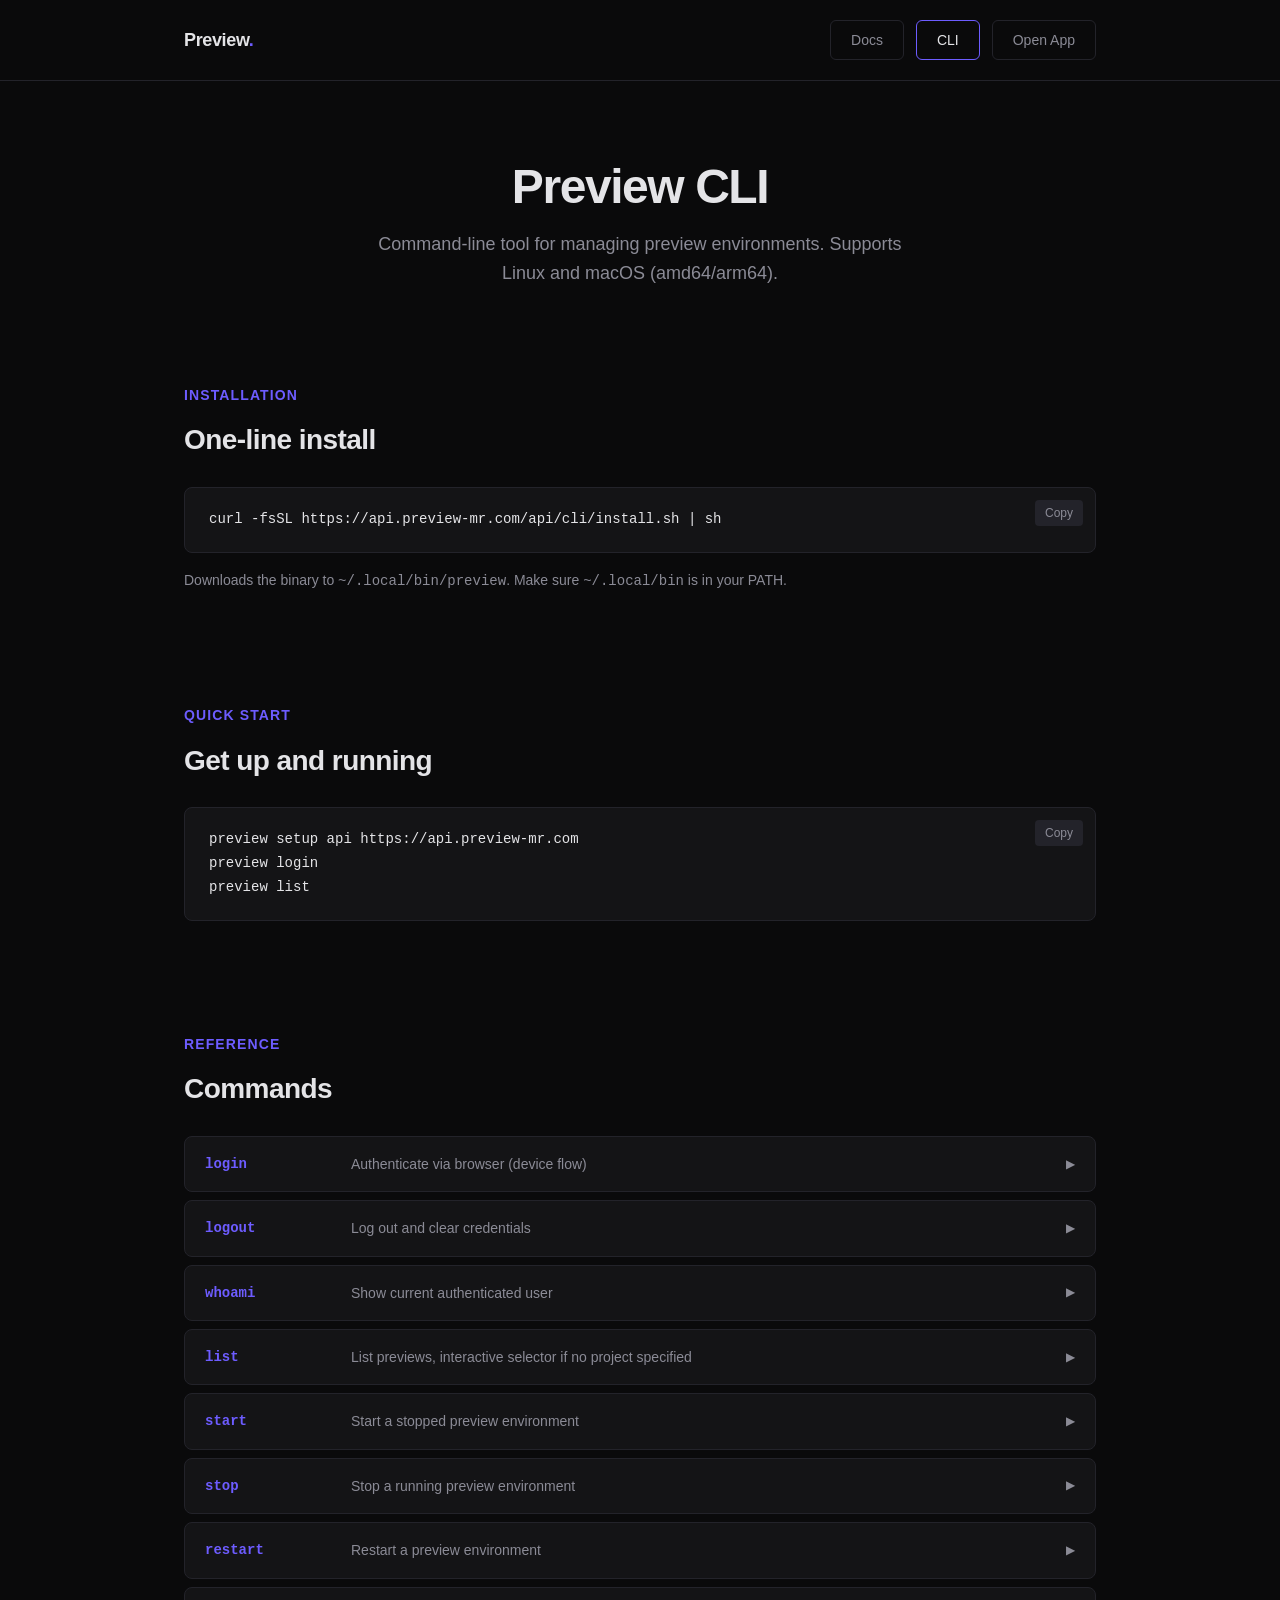
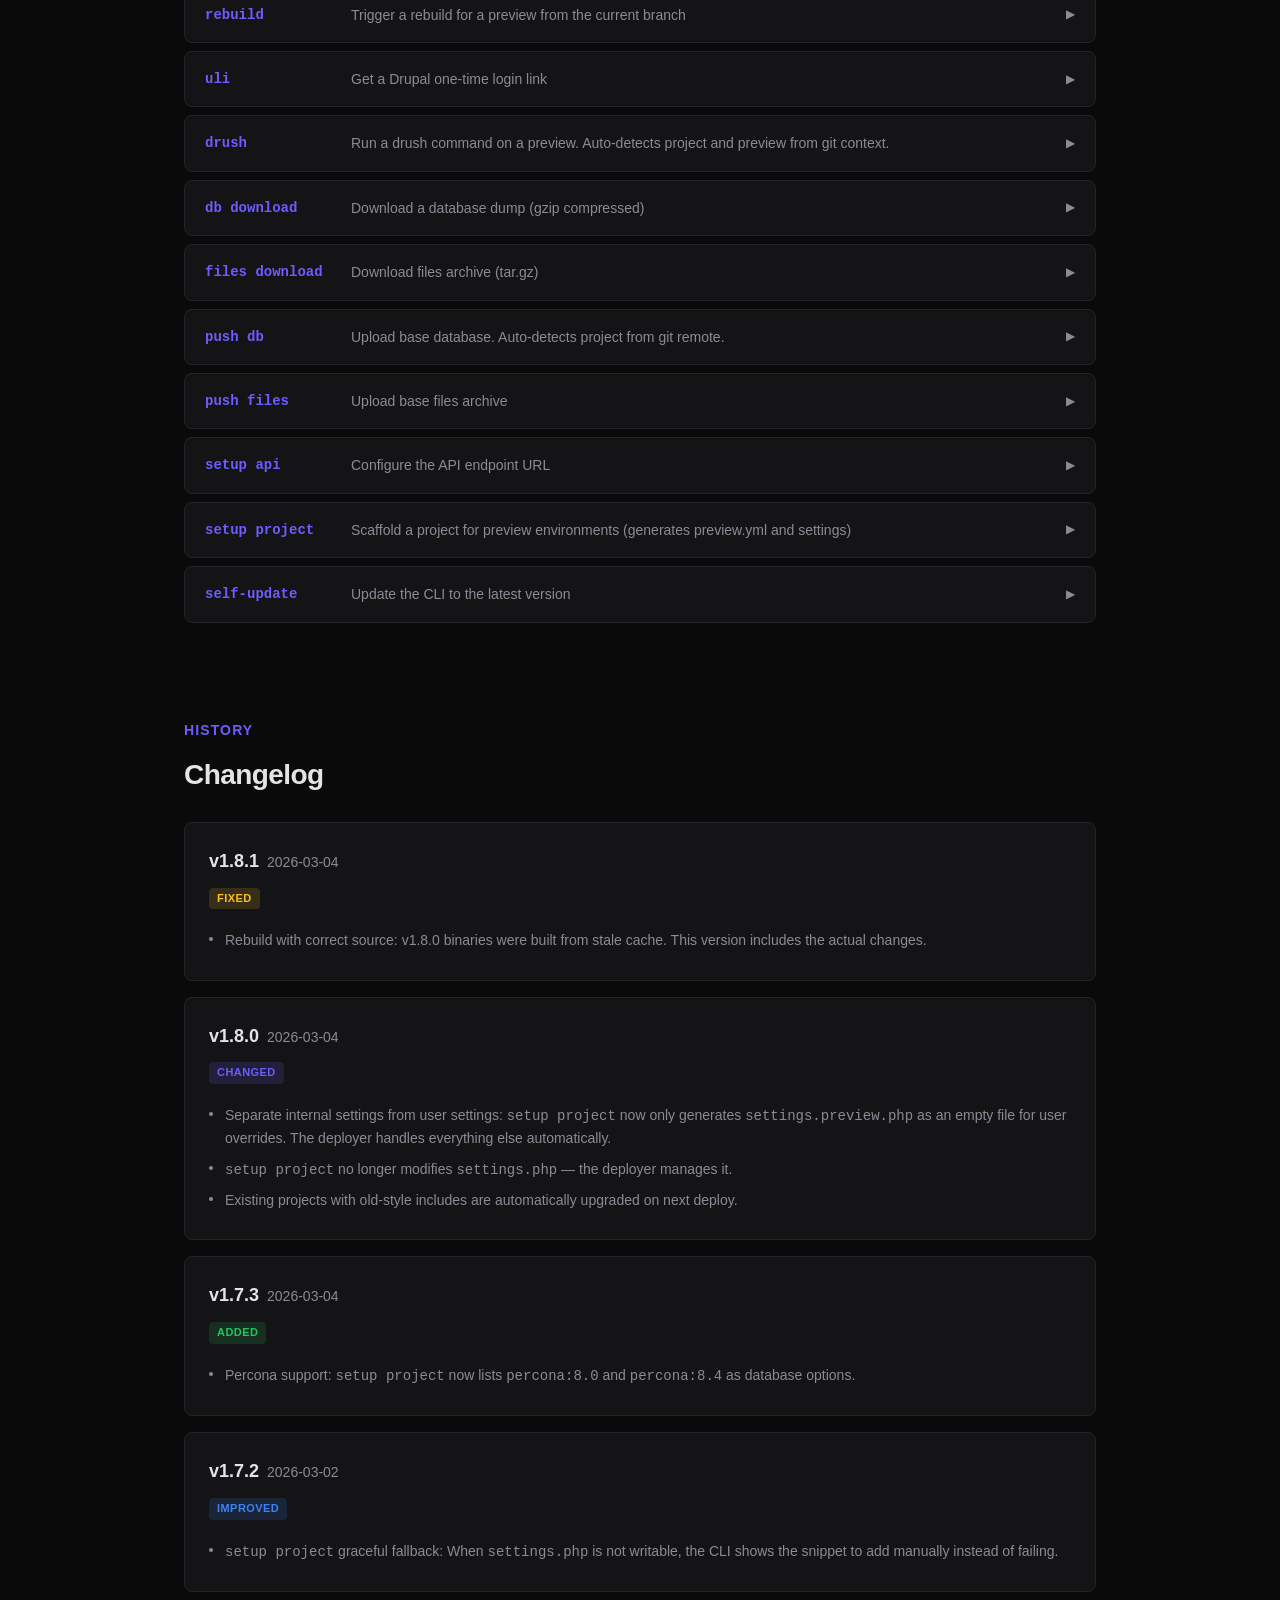
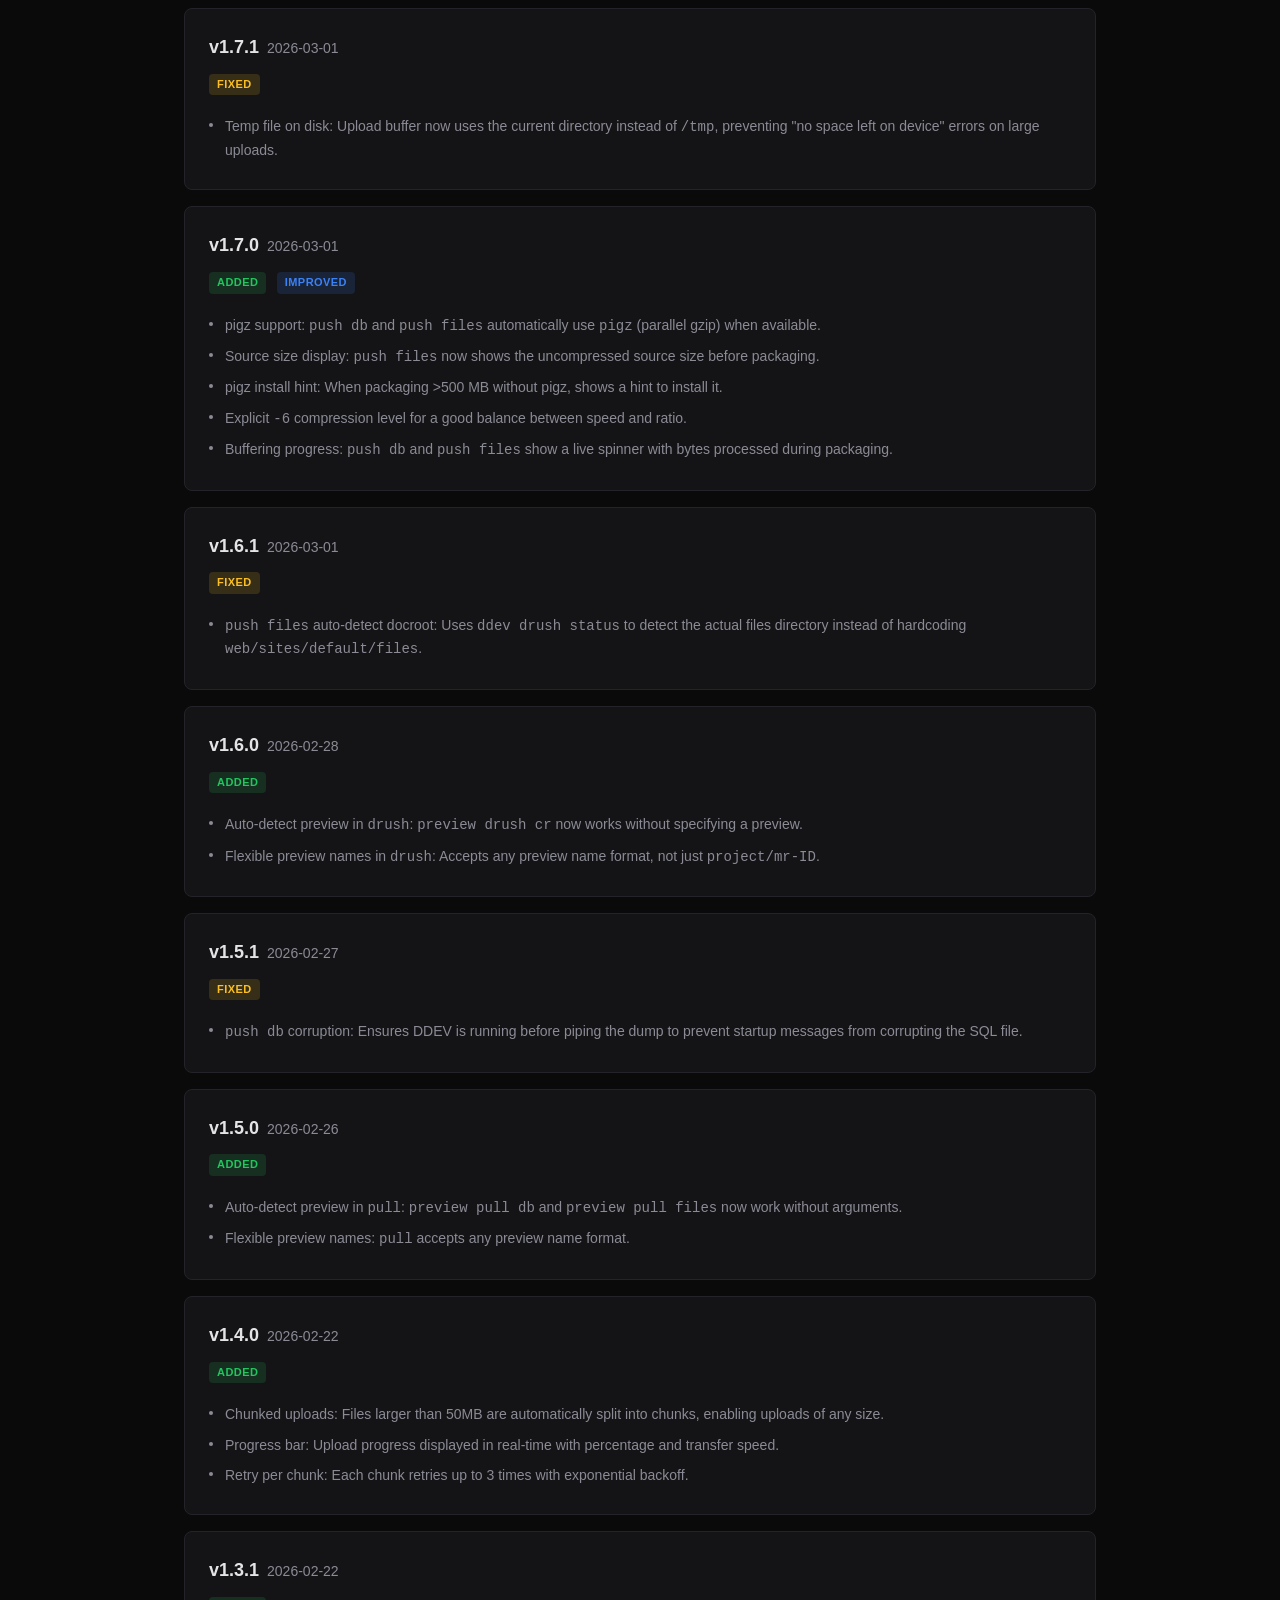
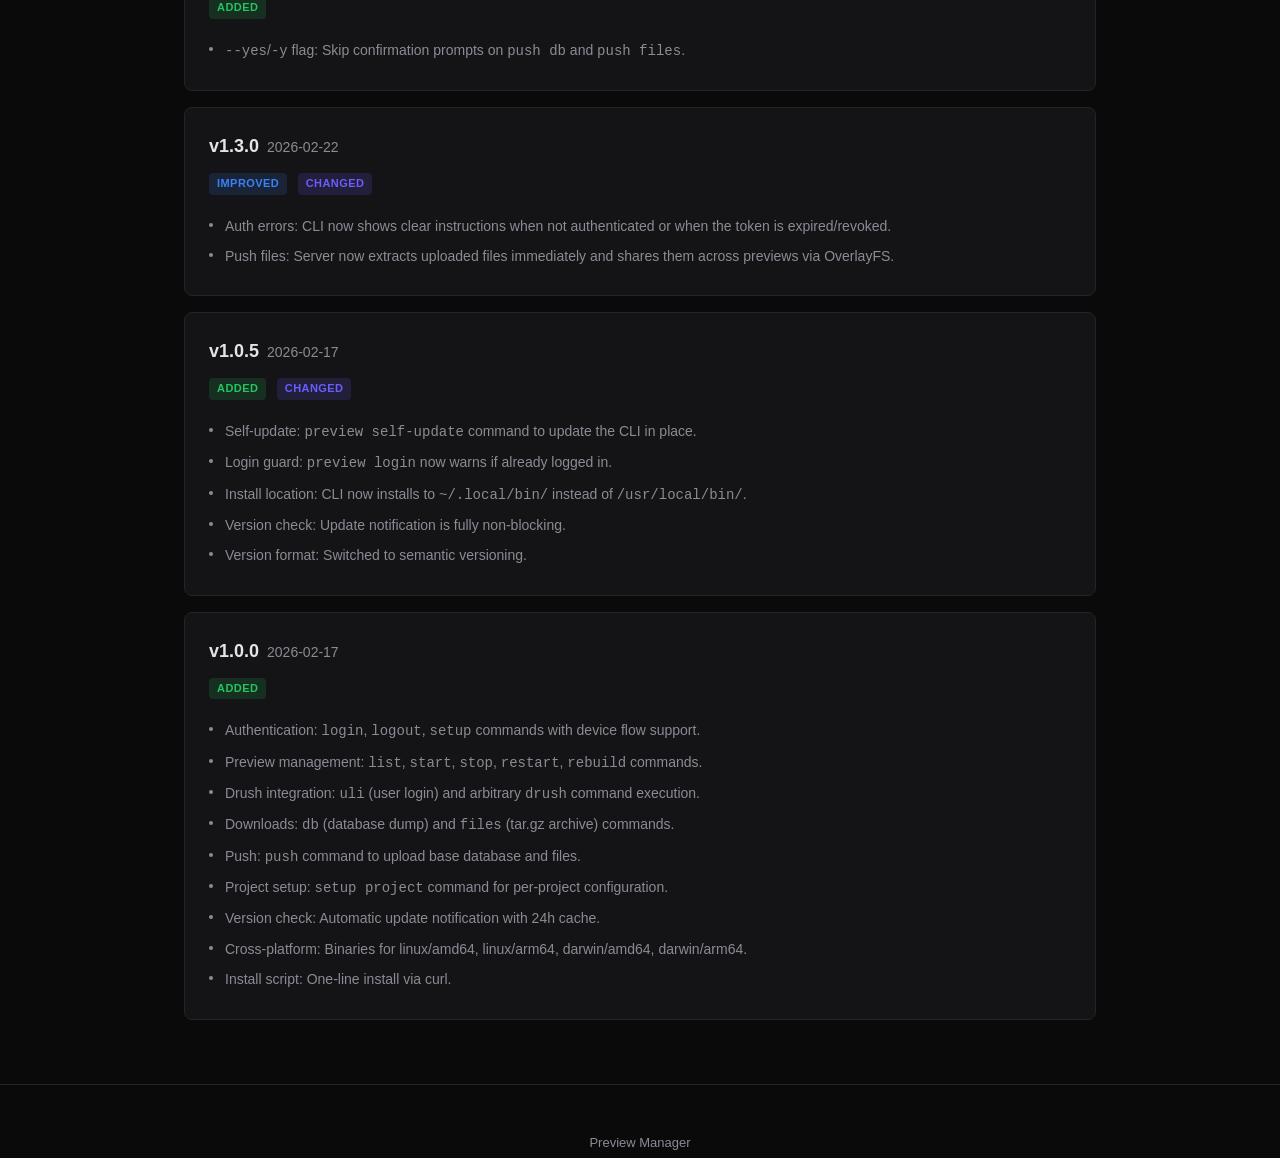
==== server/preview-manager/landing/cli/index.html @ 86415022 "Post-org migration fixes: CLI org support, building status, GitLab pagination, deploy fixes - CLI: A" ====
<!DOCTYPE html>
<html lang="en">
<head>
  <meta charset="UTF-8">
  <meta name="viewport" content="width=device-width, initial-scale=1.0">
  <title>Preview CLI — Command-line tool for preview environments</title>
  <meta name="description" content="Install and use the Preview CLI to manage preview environments from your terminal. Supports Linux and macOS.">
  <style>
    *, *::before, *::after { box-sizing: border-box; margin: 0; padding: 0; }

    :root {
      --bg: #0a0a0b;
      --surface: #141416;
      --border: #23232a;
      --text: #e4e4e7;
      --text-muted: #8b8b96;
      --accent: #6d5cff;
      --accent-hover: #8475ff;
      --green: #22c55e;
    }

    body {
      font-family: -apple-system, BlinkMacSystemFont, "Segoe UI", Roboto, "Helvetica Neue", Arial, sans-serif;
      background: var(--bg);
      color: var(--text);
      line-height: 1.6;
      -webkit-font-smoothing: antialiased;
    }

    a { color: var(--accent); text-decoration: none; }
    a:hover { color: var(--accent-hover); }

    .container {
      max-width: 960px;
      margin: 0 auto;
      padding: 0 24px;
    }

    /* Nav */
    nav {
      padding: 20px 0;
      border-bottom: 1px solid var(--border);
    }
    nav .container {
      display: flex;
      justify-content: space-between;
      align-items: center;
    }
    .logo {
      font-size: 18px;
      font-weight: 700;
      color: var(--text);
      letter-spacing: -0.02em;
    }
    .logo span { color: var(--accent); }
    .nav-links {
      display: flex;
      gap: 12px;
      align-items: center;
    }
    .nav-link {
      font-size: 14px;
      padding: 8px 20px;
      border: 1px solid var(--border);
      border-radius: 6px;
      color: var(--text-muted);
      transition: border-color 0.2s, color 0.2s;
    }
    .nav-link:hover { border-color: var(--accent); color: var(--text); }
    .nav-link.active { border-color: var(--accent); color: var(--text); }

    /* Hero */
    .hero {
      padding: 80px 0 48px;
      text-align: center;
    }
    .hero h1 {
      font-size: clamp(32px, 4vw, 48px);
      font-weight: 800;
      line-height: 1.1;
      letter-spacing: -0.03em;
      margin-bottom: 16px;
    }
    .hero p {
      font-size: 18px;
      color: var(--text-muted);
      max-width: 560px;
      margin: 0 auto;
    }

    /* Sections */
    .section {
      padding: 48px 0;
    }
    .section-label {
      font-size: 14px;
      font-weight: 600;
      text-transform: uppercase;
      letter-spacing: 0.08em;
      color: var(--accent);
      margin-bottom: 12px;
    }
    .section h2 {
      font-size: 28px;
      font-weight: 700;
      letter-spacing: -0.02em;
      margin-bottom: 24px;
    }
    .section p {
      color: var(--text-muted);
      margin-bottom: 16px;
    }

    /* Code blocks */
    .code-block {
      position: relative;
      background: var(--surface);
      border: 1px solid var(--border);
      border-radius: 8px;
      margin-bottom: 16px;
      overflow: hidden;
    }
    .code-block pre {
      padding: 20px 24px;
      overflow-x: auto;
      font-family: "SF Mono", "Fira Code", "Fira Mono", Menlo, Consolas, monospace;
      font-size: 14px;
      line-height: 1.7;
      color: var(--text);
    }
    .code-block .copy-btn {
      position: absolute;
      top: 12px;
      right: 12px;
      background: var(--border);
      border: none;
      color: var(--text-muted);
      padding: 6px 10px;
      border-radius: 4px;
      font-size: 12px;
      cursor: pointer;
      font-family: inherit;
      transition: background 0.2s, color 0.2s;
    }
    .code-block .copy-btn:hover {
      background: var(--accent);
      color: #fff;
    }

    .note {
      font-size: 14px;
      color: var(--text-muted);
      margin-top: 8px;
    }

    /* Commands accordion */
    .command-list {
      display: flex;
      flex-direction: column;
      gap: 8px;
    }
    .command-item {
      background: var(--surface);
      border: 1px solid var(--border);
      border-radius: 8px;
      overflow: hidden;
      transition: border-color 0.2s;
    }
    .command-item.open {
      border-color: rgba(109, 92, 255, 0.3);
    }
    .command-header {
      display: flex;
      align-items: center;
      padding: 16px 20px;
      cursor: pointer;
      user-select: none;
      gap: 16px;
    }
    .command-header:hover {
      background: rgba(109, 92, 255, 0.04);
    }
    .command-name {
      font-family: "SF Mono", "Fira Code", "Fira Mono", Menlo, Consolas, monospace;
      font-size: 14px;
      font-weight: 600;
      color: var(--accent);
      min-width: 130px;
      flex-shrink: 0;
    }
    .command-desc {
      color: var(--text-muted);
      font-size: 14px;
      flex: 1;
    }
    .command-chevron {
      color: var(--text-muted);
      font-size: 12px;
      transition: transform 0.2s;
      flex-shrink: 0;
    }
    .command-item.open .command-chevron {
      transform: rotate(90deg);
    }
    .command-body {
      display: none;
      padding: 0 20px 20px;
      border-top: 1px solid var(--border);
    }
    .command-item.open .command-body {
      display: block;
      padding-top: 16px;
    }
    .command-body .usage-label {
      font-size: 12px;
      font-weight: 600;
      text-transform: uppercase;
      letter-spacing: 0.06em;
      color: var(--text-muted);
      margin-bottom: 8px;
    }
    .command-body code {
      font-family: "SF Mono", "Fira Code", "Fira Mono", Menlo, Consolas, monospace;
      font-size: 13px;
      background: rgba(109, 92, 255, 0.1);
      padding: 2px 8px;
      border-radius: 4px;
      color: var(--text);
    }
    .command-body .usage-block {
      background: var(--bg);
      border: 1px solid var(--border);
      border-radius: 6px;
      padding: 12px 16px;
      margin-bottom: 12px;
      font-family: "SF Mono", "Fira Code", "Fira Mono", Menlo, Consolas, monospace;
      font-size: 13px;
      color: var(--text);
    }
    .flags-table {
      width: 100%;
      font-size: 13px;
      margin-top: 4px;
    }
    .flags-table th {
      text-align: left;
      color: var(--text-muted);
      font-weight: 600;
      padding: 6px 12px 6px 0;
      font-size: 12px;
      text-transform: uppercase;
      letter-spacing: 0.06em;
    }
    .flags-table td {
      padding: 6px 12px 6px 0;
      color: var(--text);
    }
    .flags-table td:first-child {
      font-family: "SF Mono", "Fira Code", "Fira Mono", Menlo, Consolas, monospace;
      color: var(--green);
      white-space: nowrap;
    }

    /* Changelog */
    .changelog-entry {
      background: var(--surface);
      border: 1px solid var(--border);
      border-radius: 8px;
      padding: 24px;
      margin-bottom: 16px;
    }
    .changelog-entry h3 {
      font-size: 18px;
      font-weight: 700;
      margin-bottom: 4px;
    }
    .changelog-entry h3 span {
      font-size: 14px;
      font-weight: 400;
      color: var(--text-muted);
      margin-left: 8px;
    }
    .changelog-entry .tag {
      display: inline-block;
      font-size: 11px;
      font-weight: 600;
      text-transform: uppercase;
      letter-spacing: 0.04em;
      padding: 2px 8px;
      border-radius: 4px;
      margin-right: 6px;
      margin-bottom: 4px;
    }
    .tag-added { background: rgba(34, 197, 94, 0.15); color: var(--green); }
    .tag-changed { background: rgba(109, 92, 255, 0.15); color: var(--accent); }
    .tag-fixed { background: rgba(251, 191, 36, 0.15); color: #fbbf24; }
    .tag-improved { background: rgba(59, 130, 246, 0.15); color: #3b82f6; }
    .changelog-entry ul {
      list-style: none;
      margin-top: 12px;
    }
    .changelog-entry li {
      color: var(--text-muted);
      font-size: 14px;
      padding: 4px 0;
      padding-left: 16px;
      position: relative;
    }
    .changelog-entry li::before {
      content: '';
      position: absolute;
      left: 0;
      top: 12px;
      width: 4px;
      height: 4px;
      border-radius: 50%;
      background: var(--text-muted);
    }

    /* Footer */
    footer {
      padding: 48px 0 32px;
      border-top: 1px solid var(--border);
      text-align: center;
    }
    footer p {
      font-size: 13px;
      color: var(--text-muted);
    }

    /* Responsive */
    @media (max-width: 640px) {
      .command-name { min-width: 100px; }
      .command-desc { display: none; }
      .nav-links { gap: 8px; }
      .nav-link { padding: 6px 14px; font-size: 13px; }
    }
  </style>
</head>
<body>
  <nav>
    <div class="container">
      <a href="/" class="logo">Preview<span>.</span></a>
      <div class="nav-links">
        <a href="/docs/configuration" class="nav-link">Docs</a>
        <a href="/cli" class="nav-link active">CLI</a>
        <a href="https://app.preview-mr.com" class="nav-link">Open App</a>
      </div>
    </div>
  </nav>

  <section class="hero">
    <div class="container">
      <h1>Preview CLI</h1>
      <p>Command-line tool for managing preview environments. Supports Linux and macOS (amd64/arm64).</p>
    </div>
  </section>

  <!-- Installation -->
  <section class="section">
    <div class="container">
      <div class="section-label">Installation</div>
      <h2>One-line install</h2>
      <div class="code-block">
        <button class="copy-btn" onclick="copyCode(this)">Copy</button>
        <pre>curl -fsSL https://api.preview-mr.com/api/cli/install.sh | sh</pre>
      </div>
      <p class="note">Downloads the binary to <code>~/.local/bin/preview</code>. Make sure <code>~/.local/bin</code> is in your PATH.</p>
    </div>
  </section>

  <!-- Quick Start -->
  <section class="section">
    <div class="container">
      <div class="section-label">Quick Start</div>
      <h2>Get up and running</h2>
      <div class="code-block">
        <button class="copy-btn" onclick="copyCode(this)">Copy</button>
        <pre>preview setup api https://api.preview-mr.com
preview login
preview list</pre>
      </div>
    </div>
  </section>

  <!-- Commands -->
  <section class="section">
    <div class="container">
      <div class="section-label">Reference</div>
      <h2>Commands</h2>
      <div class="command-list" id="commands"></div>
    </div>
  </section>

  <!-- Changelog -->
  <section class="section">
    <div class="container">
      <div class="section-label">History</div>
      <h2>Changelog</h2>
      <div id="changelog"></div>
    </div>
  </section>

  <footer>
    <div class="container">
      <p>Preview Manager</p>
    </div>
  </footer>

  <script>
    // Copy button
    function copyCode(btn) {
      const pre = btn.parentElement.querySelector('pre');
      navigator.clipboard.writeText(pre.textContent).then(() => {
        btn.textContent = 'Copied!';
        setTimeout(() => btn.textContent = 'Copy', 2000);
      });
    }

    // Commands data
    const commands = [
      { name: 'login', usage: 'preview login', desc: 'Authenticate via browser (device flow)', flags: [['--no-browser', 'Print URL instead of opening browser']] },
      { name: 'logout', usage: 'preview logout', desc: 'Log out and clear credentials', flags: [] },
      { name: 'whoami', usage: 'preview whoami', desc: 'Show current authenticated user', flags: [] },
      { name: 'list', usage: 'preview list [PROJECT]', desc: 'List previews, interactive selector if no project specified', flags: [['--no-status', 'Skip fetching container status (faster)']] },
      { name: 'start', usage: 'preview start PROJECT/PREVIEW', desc: 'Start a stopped preview environment', flags: [] },
      { name: 'stop', usage: 'preview stop PROJECT/PREVIEW', desc: 'Stop a running preview environment', flags: [] },
      { name: 'restart', usage: 'preview restart PROJECT/PREVIEW', desc: 'Restart a preview environment', flags: [] },
      { name: 'rebuild', usage: 'preview rebuild PROJECT/PREVIEW', desc: 'Trigger a rebuild for a preview from the current branch', flags: [] },
      { name: 'uli', usage: 'preview uli PROJECT/PREVIEW', desc: 'Get a Drupal one-time login link', flags: [['--no-browser', 'Print URL instead of opening browser']] },
      { name: 'drush', usage: 'preview drush PROJECT/PREVIEW [args...]', desc: 'Run a drush command on a preview. Auto-detects project and preview from git context.', flags: [] },
      { name: 'db download', usage: 'preview db download PROJECT/PREVIEW', desc: 'Download a database dump (gzip compressed)', flags: [['-o, --output', 'Output file path']] },
      { name: 'files download', usage: 'preview files download PROJECT/PREVIEW', desc: 'Download files archive (tar.gz)', flags: [['-o, --output', 'Output file path']] },
      { name: 'push db', usage: 'preview push db [file.sql.gz]', desc: 'Upload base database. Auto-detects project from git remote.', flags: [['--yes, -y', 'Skip confirmation prompt']] },
      { name: 'push files', usage: 'preview push files [file.tar.gz]', desc: 'Upload base files archive', flags: [['--strip-heavy-files SIZE', 'Remove files larger than SIZE before upload'], ['--yes, -y', 'Skip confirmation prompt']] },
      { name: 'setup api', usage: 'preview setup api API_URL', desc: 'Configure the API endpoint URL', flags: [] },
      { name: 'setup project', usage: 'preview setup project', desc: 'Scaffold a project for preview environments (generates preview.yml and settings)', flags: [['--override', 'Overwrite existing configuration files']] },
      { name: 'self-update', usage: 'preview self-update', desc: 'Update the CLI to the latest version', flags: [] },
    ];

    // Render commands
    const commandList = document.getElementById('commands');
    commands.forEach((cmd, i) => {
      const item = document.createElement('div');
      item.className = 'command-item';
      let flagsHTML = '';
      if (cmd.flags.length > 0) {
        flagsHTML = `
          <div class="usage-label" style="margin-top: 12px">Flags</div>
          <table class="flags-table">
            <tbody>
              ${cmd.flags.map(f => `<tr><td>${f[0]}</td><td>${f[1]}</td></tr>`).join('')}
            </tbody>
          </table>`;
      }
      item.innerHTML = `
        <div class="command-header" onclick="toggleCommand(this)">
          <span class="command-name">${cmd.name}</span>
          <span class="command-desc">${cmd.desc}</span>
          <span class="command-chevron">&#9654;</span>
        </div>
        <div class="command-body">
          <div class="usage-label">Usage</div>
          <div class="usage-block">${cmd.usage}</div>
          <p style="color: var(--text-muted); font-size: 14px;">${cmd.desc}</p>
          ${flagsHTML}
        </div>`;
      commandList.appendChild(item);
    });

    function toggleCommand(header) {
      const item = header.parentElement;
      item.classList.toggle('open');
    }

    // Changelog data
    const changelog = [
      {
        version: '1.8.1', date: '2026-03-04',
        sections: [
          { tag: 'Fixed', type: 'fixed', items: ['Rebuild with correct source: v1.8.0 binaries were built from stale cache. This version includes the actual changes.'] }
        ]
      },
      {
        version: '1.8.0', date: '2026-03-04',
        sections: [
          { tag: 'Changed', type: 'changed', items: [
            'Separate internal settings from user settings: <code>setup project</code> now only generates <code>settings.preview.php</code> as an empty file for user overrides. The deployer handles everything else automatically.',
            '<code>setup project</code> no longer modifies <code>settings.php</code> \u2014 the deployer manages it.',
            'Existing projects with old-style includes are automatically upgraded on next deploy.'
          ]}
        ]
      },
      {
        version: '1.7.3', date: '2026-03-04',
        sections: [
          { tag: 'Added', type: 'added', items: ['Percona support: <code>setup project</code> now lists <code>percona:8.0</code> and <code>percona:8.4</code> as database options.'] }
        ]
      },
      {
        version: '1.7.2', date: '2026-03-02',
        sections: [
          { tag: 'Improved', type: 'improved', items: ['<code>setup project</code> graceful fallback: When <code>settings.php</code> is not writable, the CLI shows the snippet to add manually instead of failing.'] }
        ]
      },
      {
        version: '1.7.1', date: '2026-03-01',
        sections: [
          { tag: 'Fixed', type: 'fixed', items: ['Temp file on disk: Upload buffer now uses the current directory instead of <code>/tmp</code>, preventing "no space left on device" errors on large uploads.'] }
        ]
      },
      {
        version: '1.7.0', date: '2026-03-01',
        sections: [
          { tag: 'Added', type: 'added', items: [
            'pigz support: <code>push db</code> and <code>push files</code> automatically use <code>pigz</code> (parallel gzip) when available.',
            'Source size display: <code>push files</code> now shows the uncompressed source size before packaging.',
            'pigz install hint: When packaging >500 MB without pigz, shows a hint to install it.'
          ]},
          { tag: 'Improved', type: 'improved', items: [
            'Explicit <code>-6</code> compression level for a good balance between speed and ratio.',
            'Buffering progress: <code>push db</code> and <code>push files</code> show a live spinner with bytes processed during packaging.'
          ]}
        ]
      },
      {
        version: '1.6.1', date: '2026-03-01',
        sections: [
          { tag: 'Fixed', type: 'fixed', items: ['<code>push files</code> auto-detect docroot: Uses <code>ddev drush status</code> to detect the actual files directory instead of hardcoding <code>web/sites/default/files</code>.'] }
        ]
      },
      {
        version: '1.6.0', date: '2026-02-28',
        sections: [
          { tag: 'Added', type: 'added', items: [
            'Auto-detect preview in <code>drush</code>: <code>preview drush cr</code> now works without specifying a preview.',
            'Flexible preview names in <code>drush</code>: Accepts any preview name format, not just <code>project/mr-ID</code>.'
          ]}
        ]
      },
      {
        version: '1.5.1', date: '2026-02-27',
        sections: [
          { tag: 'Fixed', type: 'fixed', items: ['<code>push db</code> corruption: Ensures DDEV is running before piping the dump to prevent startup messages from corrupting the SQL file.'] }
        ]
      },
      {
        version: '1.5.0', date: '2026-02-26',
        sections: [
          { tag: 'Added', type: 'added', items: [
            'Auto-detect preview in <code>pull</code>: <code>preview pull db</code> and <code>preview pull files</code> now work without arguments.',
            'Flexible preview names: <code>pull</code> accepts any preview name format.'
          ]}
        ]
      },
      {
        version: '1.4.0', date: '2026-02-22',
        sections: [
          { tag: 'Added', type: 'added', items: [
            'Chunked uploads: Files larger than 50MB are automatically split into chunks, enabling uploads of any size.',
            'Progress bar: Upload progress displayed in real-time with percentage and transfer speed.',
            'Retry per chunk: Each chunk retries up to 3 times with exponential backoff.'
          ]}
        ]
      },
      {
        version: '1.3.1', date: '2026-02-22',
        sections: [
          { tag: 'Added', type: 'added', items: ['<code>--yes</code>/<code>-y</code> flag: Skip confirmation prompts on <code>push db</code> and <code>push files</code>.'] }
        ]
      },
      {
        version: '1.3.0', date: '2026-02-22',
        sections: [
          { tag: 'Improved', type: 'improved', items: ['Auth errors: CLI now shows clear instructions when not authenticated or when the token is expired/revoked.'] },
          { tag: 'Changed', type: 'changed', items: ['Push files: Server now extracts uploaded files immediately and shares them across previews via OverlayFS.'] }
        ]
      },
      {
        version: '1.0.5', date: '2026-02-17',
        sections: [
          { tag: 'Added', type: 'added', items: ['Self-update: <code>preview self-update</code> command to update the CLI in place.', 'Login guard: <code>preview login</code> now warns if already logged in.'] },
          { tag: 'Changed', type: 'changed', items: ['Install location: CLI now installs to <code>~/.local/bin/</code> instead of <code>/usr/local/bin/</code>.', 'Version check: Update notification is fully non-blocking.', 'Version format: Switched to semantic versioning.'] }
        ]
      },
      {
        version: '1.0.0', date: '2026-02-17',
        sections: [
          { tag: 'Added', type: 'added', items: [
            'Authentication: <code>login</code>, <code>logout</code>, <code>setup</code> commands with device flow support.',
            'Preview management: <code>list</code>, <code>start</code>, <code>stop</code>, <code>restart</code>, <code>rebuild</code> commands.',
            'Drush integration: <code>uli</code> (user login) and arbitrary <code>drush</code> command execution.',
            'Downloads: <code>db</code> (database dump) and <code>files</code> (tar.gz archive) commands.',
            'Push: <code>push</code> command to upload base database and files.',
            'Project setup: <code>setup project</code> command for per-project configuration.',
            'Version check: Automatic update notification with 24h cache.',
            'Cross-platform: Binaries for linux/amd64, linux/arm64, darwin/amd64, darwin/arm64.',
            'Install script: One-line install via curl.'
          ]}
        ]
      },
    ];

    const changelogEl = document.getElementById('changelog');
    changelog.forEach(entry => {
      const div = document.createElement('div');
      div.className = 'changelog-entry';
      let sectionsHTML = entry.sections.map(s => `
        <span class="tag tag-${s.type}">${s.tag}</span>
      `).join('');
      let itemsHTML = entry.sections.map(s =>
        s.items.map(item => `<li>${item}</li>`).join('')
      ).join('');
      div.innerHTML = `
        <h3>v${entry.version}<span>${entry.date}</span></h3>
        <div style="margin-top: 8px">${sectionsHTML}</div>
        <ul>${itemsHTML}</ul>`;
      changelogEl.appendChild(div);
    });
  </script>
</body>
</html>
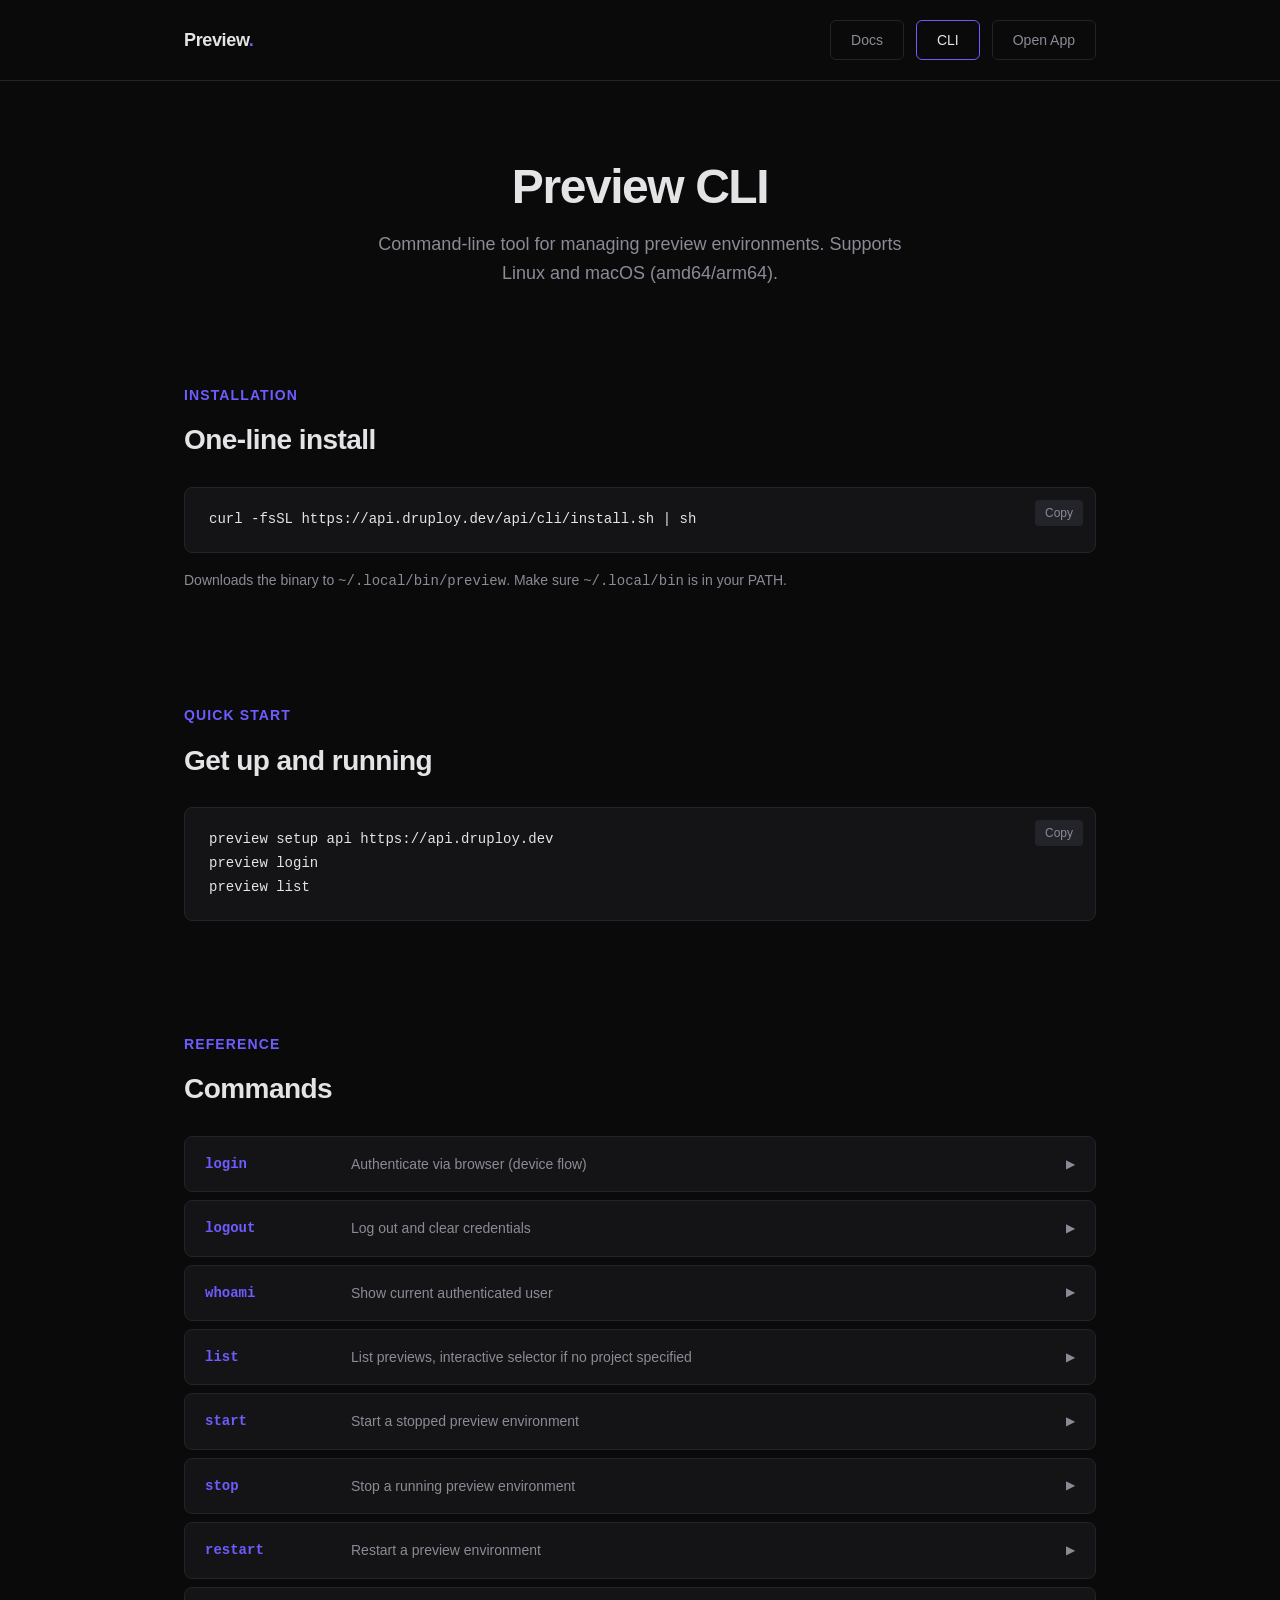
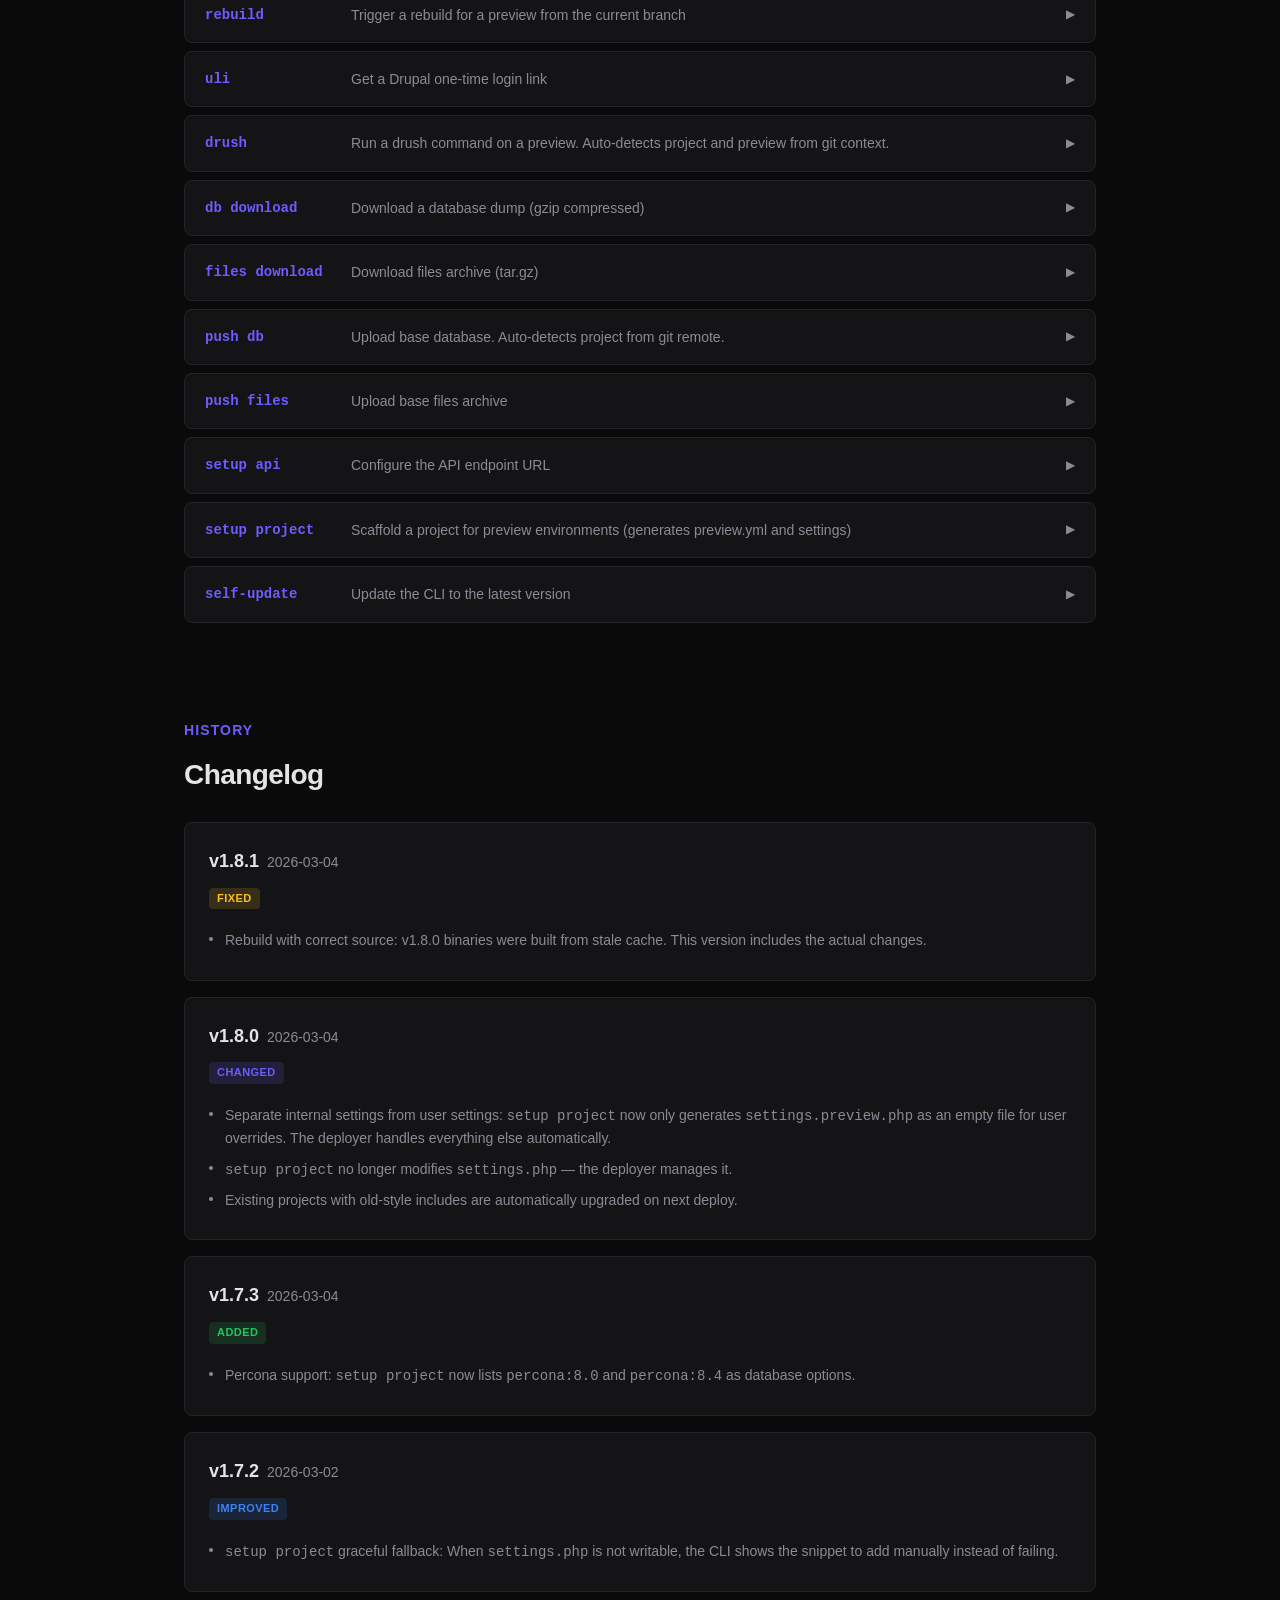
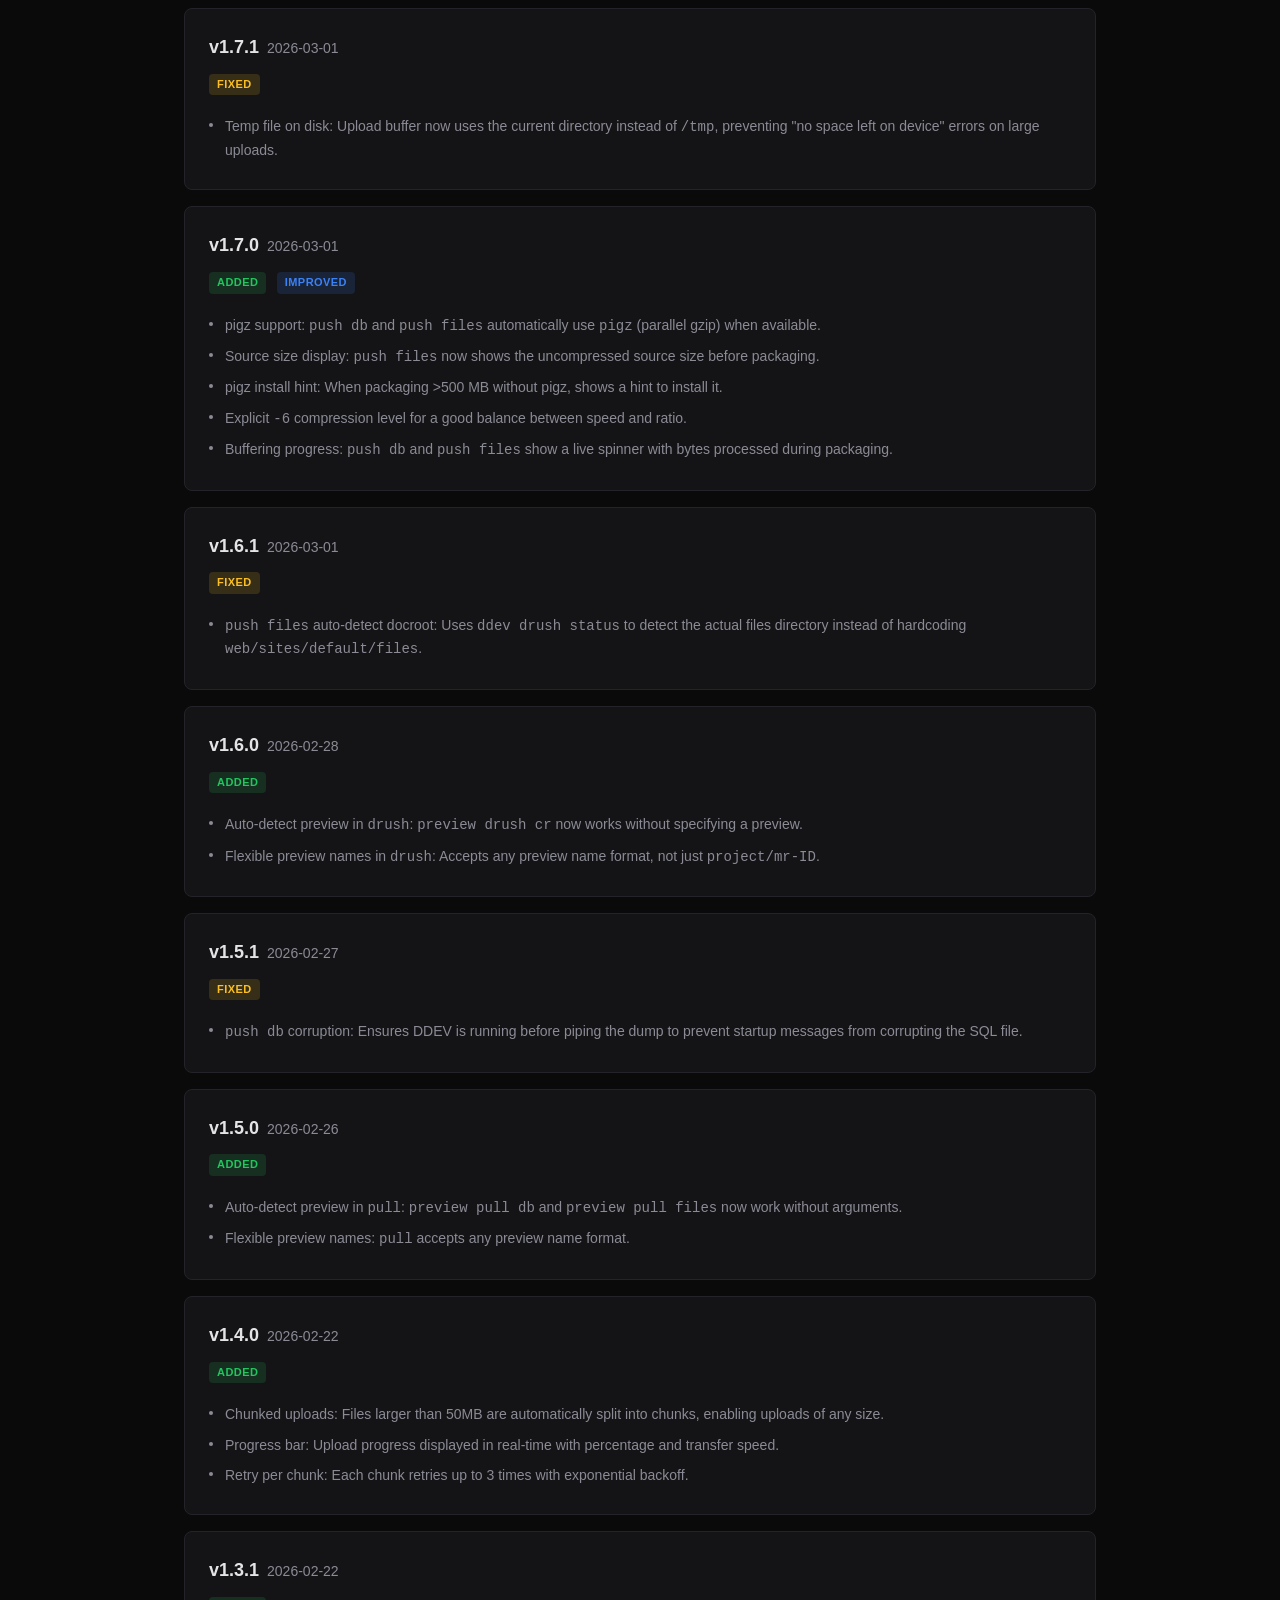
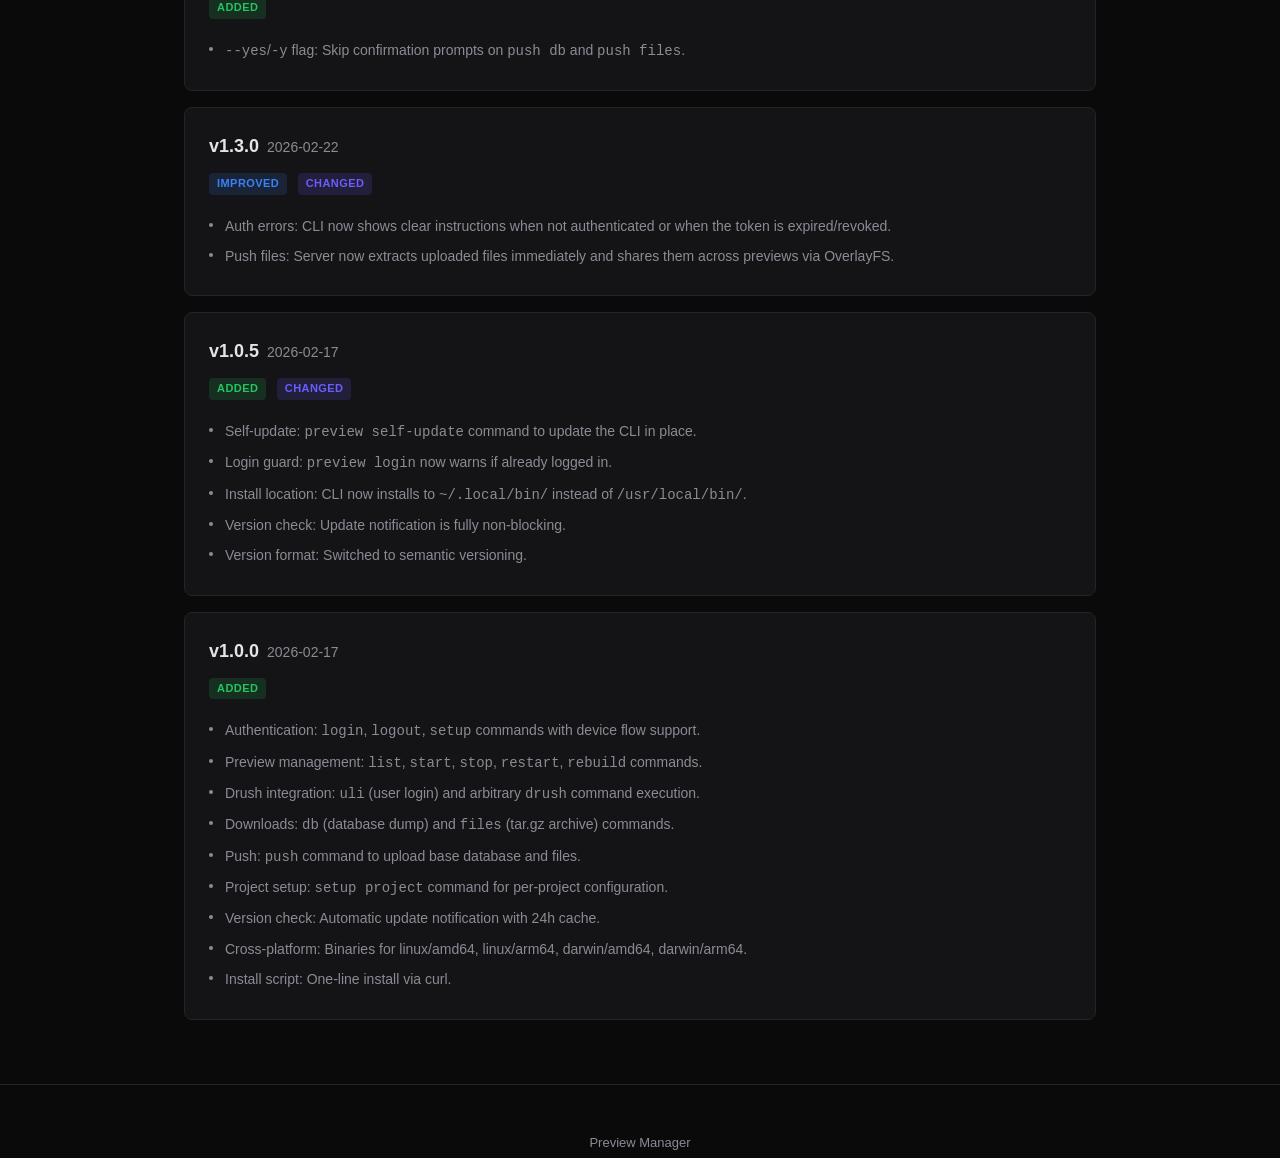
==== commit 1cf0e76d: "Cambio de url." ====
--- a/server/preview-manager/landing/cli/index.html
+++ b/server/preview-manager/landing/cli/index.html
@@ -344,7 +344,7 @@
       <div class="nav-links">
         <a href="/docs/configuration" class="nav-link">Docs</a>
         <a href="/cli" class="nav-link active">CLI</a>
-        <a href="https://app.preview-mr.com" class="nav-link">Open App</a>
+        <a href="https://druploy.dev" class="nav-link">Open App</a>
       </div>
     </div>
   </nav>
@@ -363,7 +363,7 @@
       <h2>One-line install</h2>
       <div class="code-block">
         <button class="copy-btn" onclick="copyCode(this)">Copy</button>
-        <pre>curl -fsSL https://api.preview-mr.com/api/cli/install.sh | sh</pre>
+        <pre>curl -fsSL https://api.druploy.dev/api/cli/install.sh | sh</pre>
       </div>
       <p class="note">Downloads the binary to <code>~/.local/bin/preview</code>. Make sure <code>~/.local/bin</code> is in your PATH.</p>
     </div>
@@ -376,7 +376,7 @@
       <h2>Get up and running</h2>
       <div class="code-block">
         <button class="copy-btn" onclick="copyCode(this)">Copy</button>
-        <pre>preview setup api https://api.preview-mr.com
+        <pre>preview setup api https://api.druploy.dev
 preview login
 preview list</pre>
       </div>
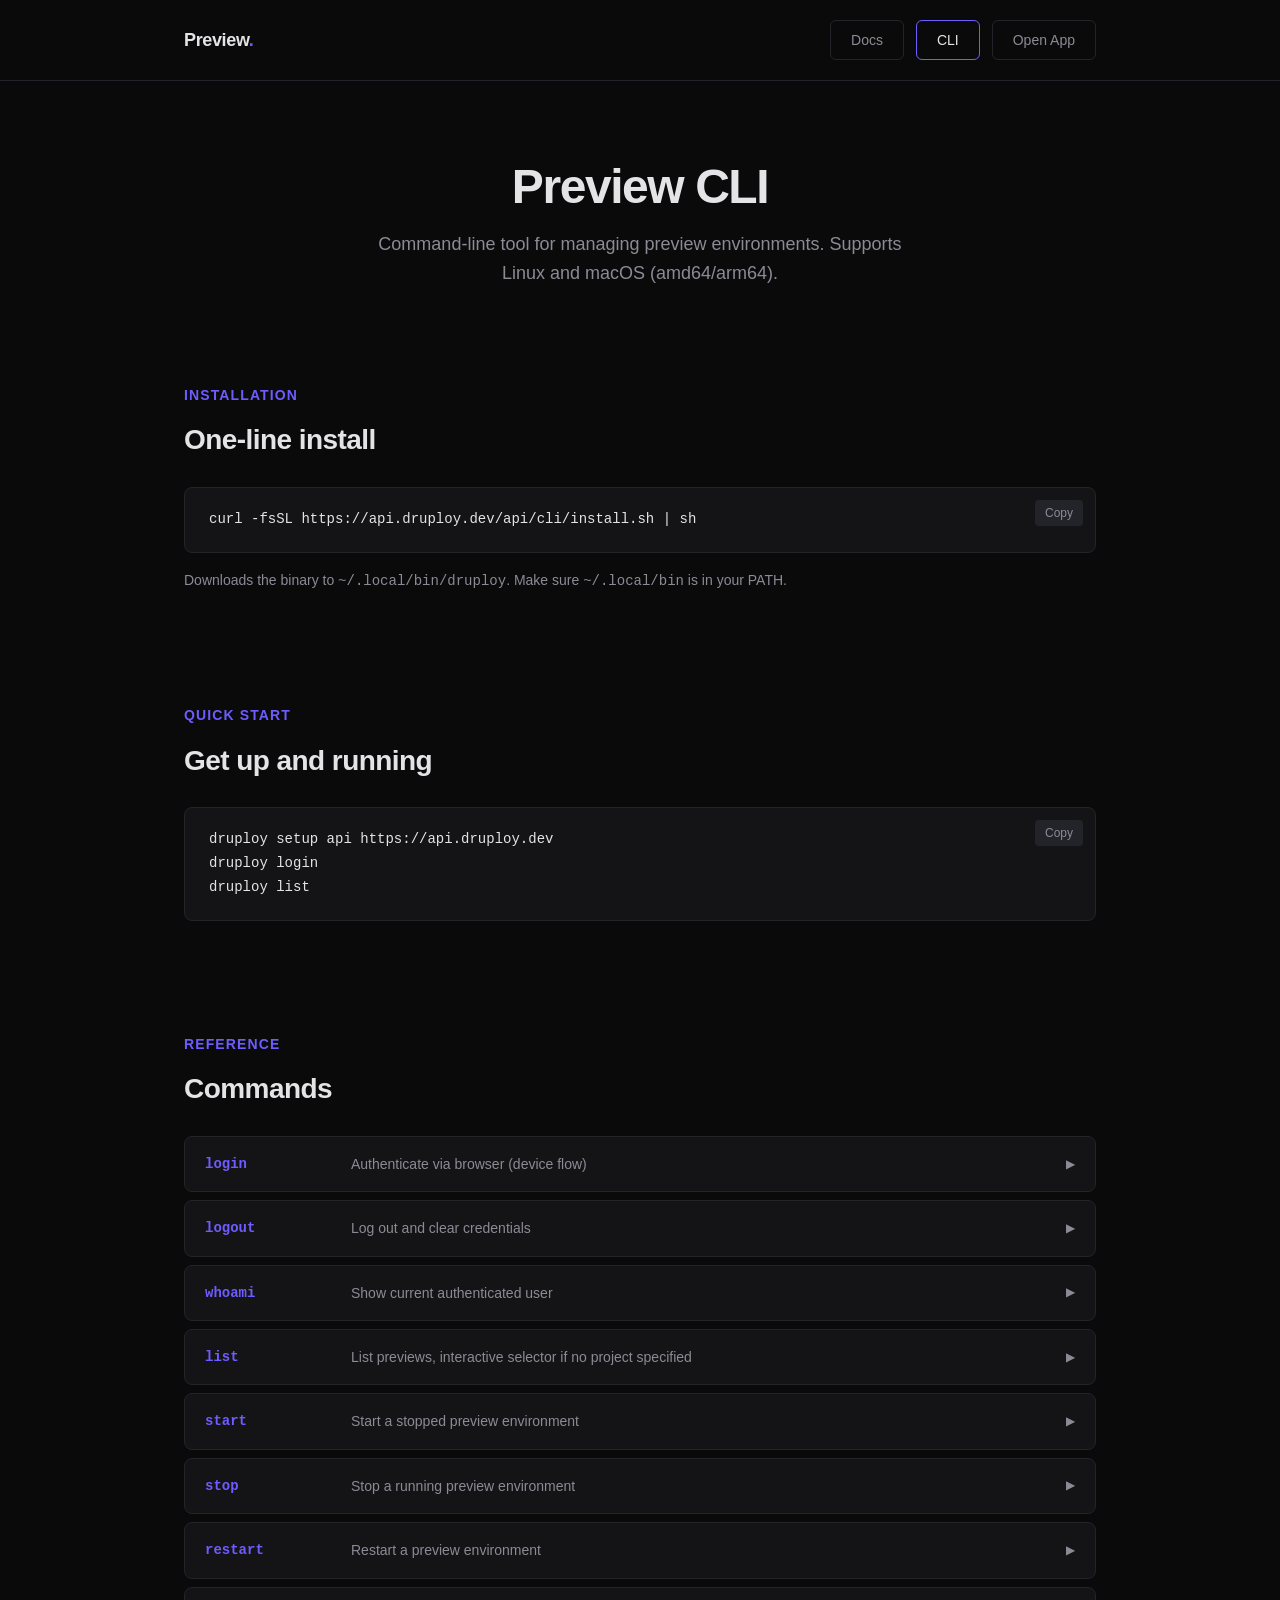
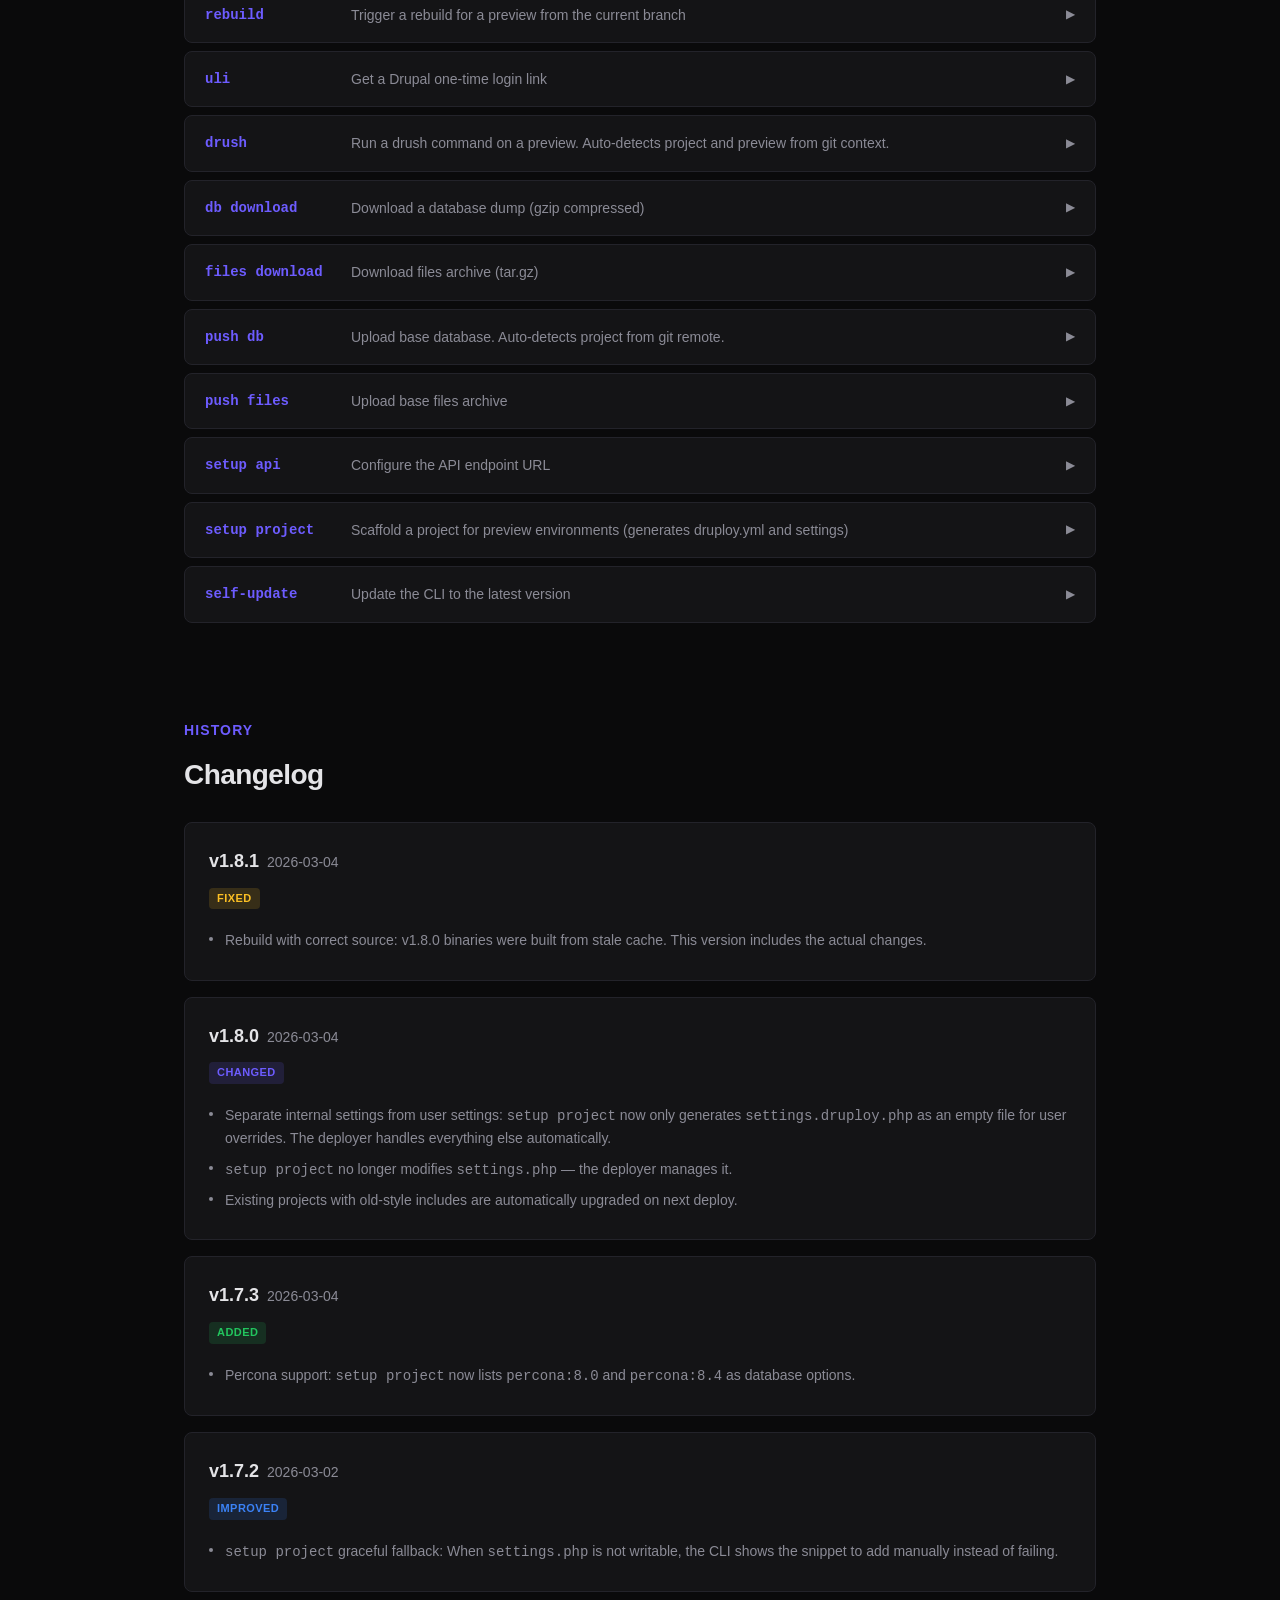
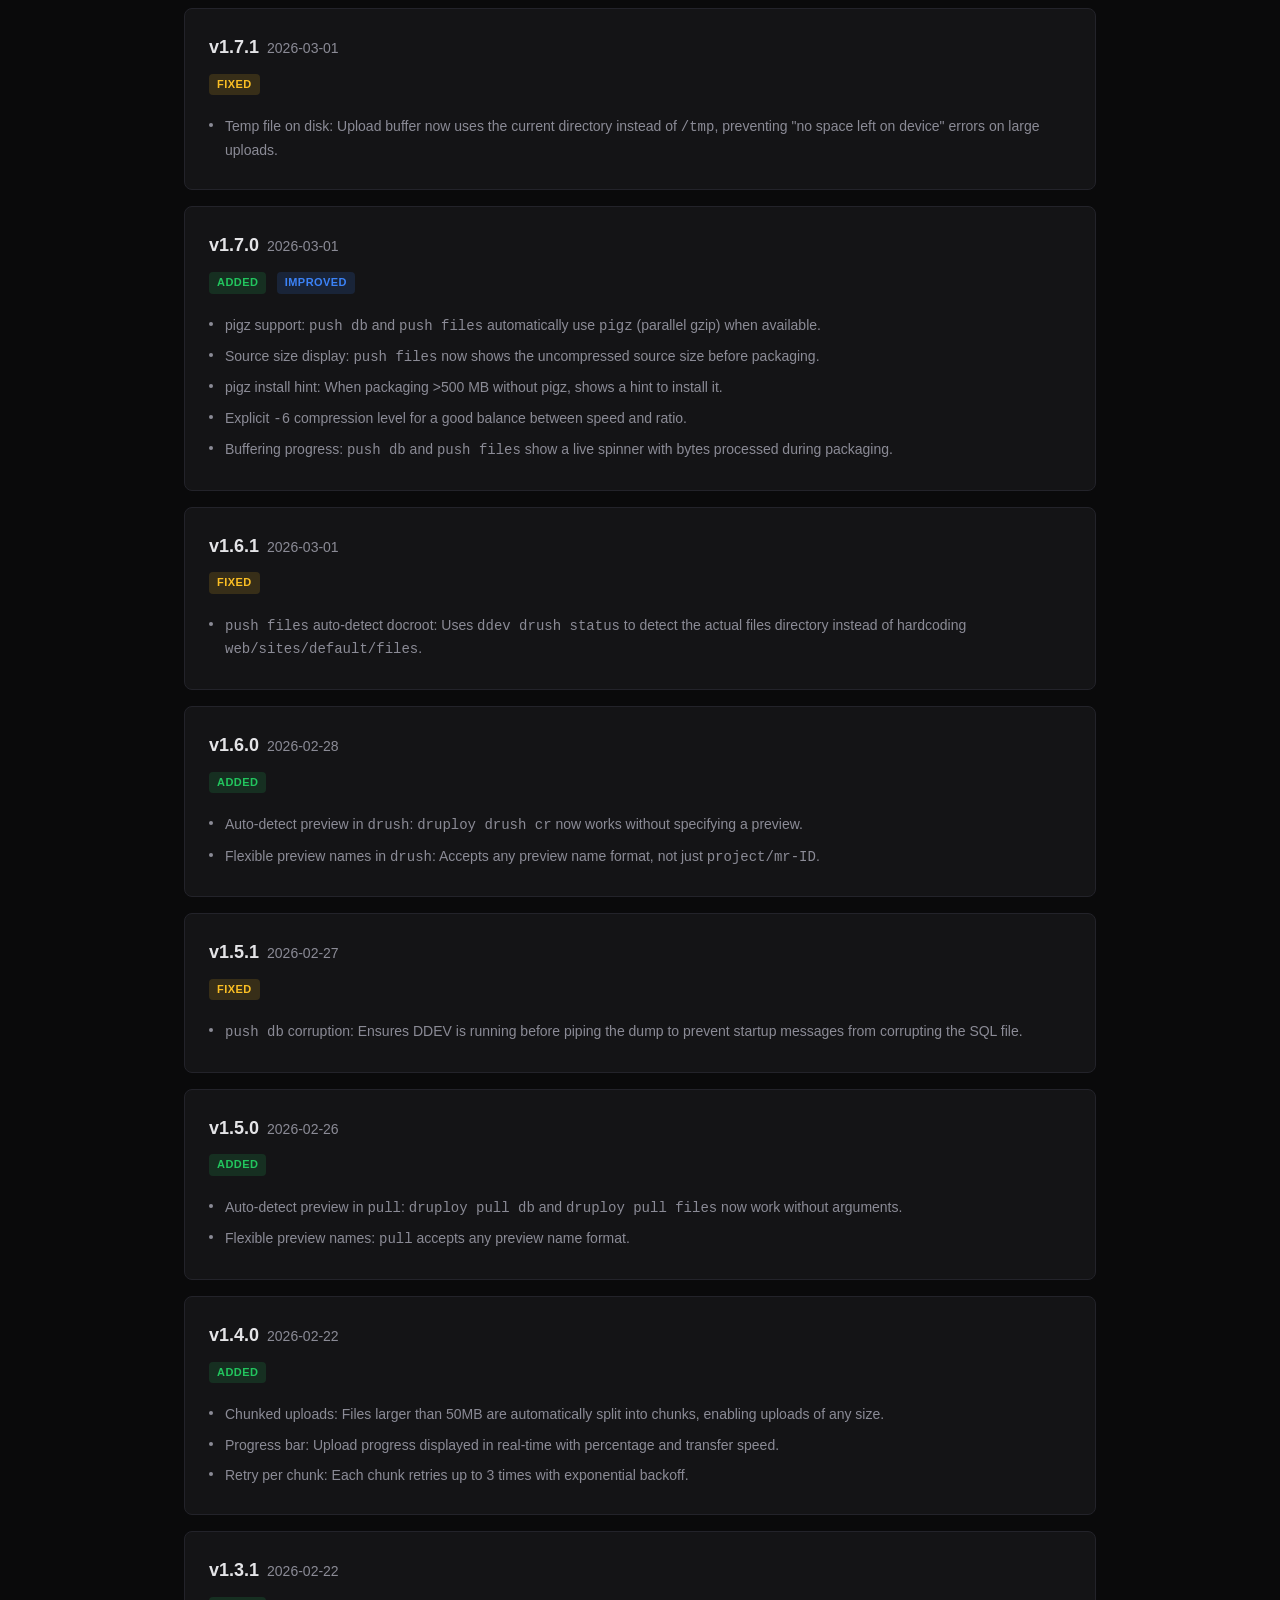
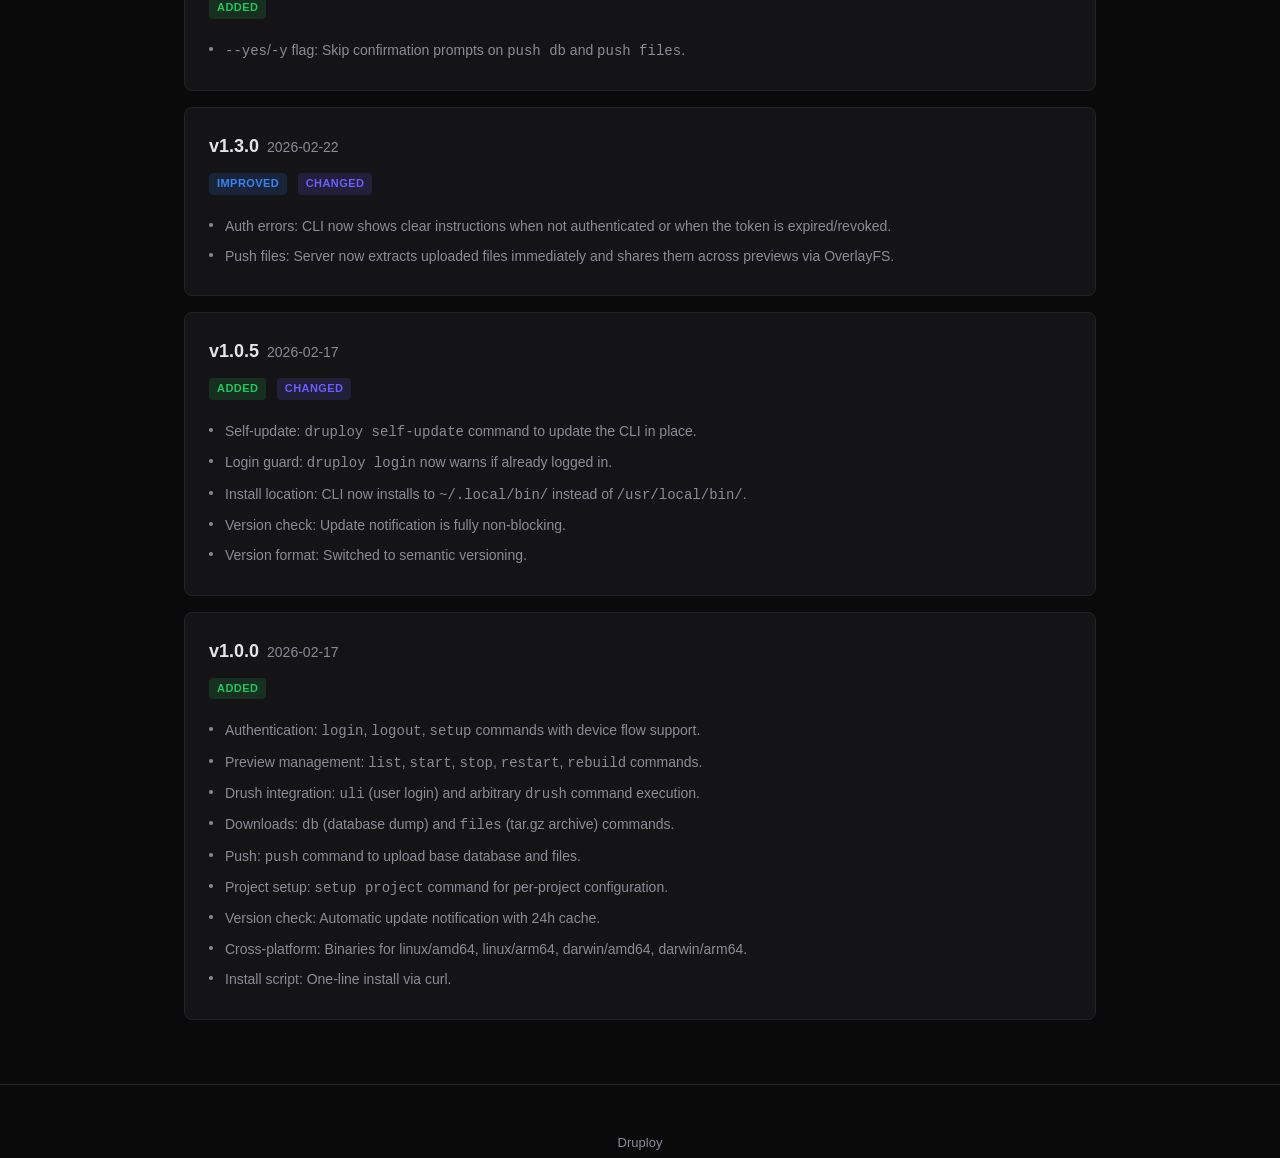
==== commit 68df3f4b: "Cambio de url." ====
--- a/server/preview-manager/landing/cli/index.html
+++ b/server/preview-manager/landing/cli/index.html
@@ -365,7 +365,7 @@
         <button class="copy-btn" onclick="copyCode(this)">Copy</button>
         <pre>curl -fsSL https://api.druploy.dev/api/cli/install.sh | sh</pre>
       </div>
-      <p class="note">Downloads the binary to <code>~/.local/bin/preview</code>. Make sure <code>~/.local/bin</code> is in your PATH.</p>
+      <p class="note">Downloads the binary to <code>~/.local/bin/druploy</code>. Make sure <code>~/.local/bin</code> is in your PATH.</p>
     </div>
   </section>
 
@@ -376,9 +376,9 @@
       <h2>Get up and running</h2>
       <div class="code-block">
         <button class="copy-btn" onclick="copyCode(this)">Copy</button>
-        <pre>preview setup api https://api.druploy.dev
-preview login
-preview list</pre>
+        <pre>druploy setup api https://api.druploy.dev
+druploy login
+druploy list</pre>
       </div>
     </div>
   </section>
@@ -403,7 +403,7 @@
 
   <footer>
     <div class="container">
-      <p>Preview Manager</p>
+      <p>Druploy</p>
     </div>
   </footer>
 
@@ -419,23 +419,23 @@
 
     // Commands data
     const commands = [
-      { name: 'login', usage: 'preview login', desc: 'Authenticate via browser (device flow)', flags: [['--no-browser', 'Print URL instead of opening browser']] },
-      { name: 'logout', usage: 'preview logout', desc: 'Log out and clear credentials', flags: [] },
-      { name: 'whoami', usage: 'preview whoami', desc: 'Show current authenticated user', flags: [] },
-      { name: 'list', usage: 'preview list [PROJECT]', desc: 'List previews, interactive selector if no project specified', flags: [['--no-status', 'Skip fetching container status (faster)']] },
-      { name: 'start', usage: 'preview start PROJECT/PREVIEW', desc: 'Start a stopped preview environment', flags: [] },
-      { name: 'stop', usage: 'preview stop PROJECT/PREVIEW', desc: 'Stop a running preview environment', flags: [] },
-      { name: 'restart', usage: 'preview restart PROJECT/PREVIEW', desc: 'Restart a preview environment', flags: [] },
-      { name: 'rebuild', usage: 'preview rebuild PROJECT/PREVIEW', desc: 'Trigger a rebuild for a preview from the current branch', flags: [] },
-      { name: 'uli', usage: 'preview uli PROJECT/PREVIEW', desc: 'Get a Drupal one-time login link', flags: [['--no-browser', 'Print URL instead of opening browser']] },
-      { name: 'drush', usage: 'preview drush PROJECT/PREVIEW [args...]', desc: 'Run a drush command on a preview. Auto-detects project and preview from git context.', flags: [] },
-      { name: 'db download', usage: 'preview db download PROJECT/PREVIEW', desc: 'Download a database dump (gzip compressed)', flags: [['-o, --output', 'Output file path']] },
-      { name: 'files download', usage: 'preview files download PROJECT/PREVIEW', desc: 'Download files archive (tar.gz)', flags: [['-o, --output', 'Output file path']] },
-      { name: 'push db', usage: 'preview push db [file.sql.gz]', desc: 'Upload base database. Auto-detects project from git remote.', flags: [['--yes, -y', 'Skip confirmation prompt']] },
-      { name: 'push files', usage: 'preview push files [file.tar.gz]', desc: 'Upload base files archive', flags: [['--strip-heavy-files SIZE', 'Remove files larger than SIZE before upload'], ['--yes, -y', 'Skip confirmation prompt']] },
-      { name: 'setup api', usage: 'preview setup api API_URL', desc: 'Configure the API endpoint URL', flags: [] },
-      { name: 'setup project', usage: 'preview setup project', desc: 'Scaffold a project for preview environments (generates preview.yml and settings)', flags: [['--override', 'Overwrite existing configuration files']] },
-      { name: 'self-update', usage: 'preview self-update', desc: 'Update the CLI to the latest version', flags: [] },
+      { name: 'login', usage: 'druploy login', desc: 'Authenticate via browser (device flow)', flags: [['--no-browser', 'Print URL instead of opening browser']] },
+      { name: 'logout', usage: 'druploy logout', desc: 'Log out and clear credentials', flags: [] },
+      { name: 'whoami', usage: 'druploy whoami', desc: 'Show current authenticated user', flags: [] },
+      { name: 'list', usage: 'druploy list [PROJECT]', desc: 'List previews, interactive selector if no project specified', flags: [['--no-status', 'Skip fetching container status (faster)']] },
+      { name: 'start', usage: 'druploy start PROJECT/PREVIEW', desc: 'Start a stopped preview environment', flags: [] },
+      { name: 'stop', usage: 'druploy stop PROJECT/PREVIEW', desc: 'Stop a running preview environment', flags: [] },
+      { name: 'restart', usage: 'druploy restart PROJECT/PREVIEW', desc: 'Restart a preview environment', flags: [] },
+      { name: 'rebuild', usage: 'druploy rebuild PROJECT/PREVIEW', desc: 'Trigger a rebuild for a preview from the current branch', flags: [] },
+      { name: 'uli', usage: 'druploy uli PROJECT/PREVIEW', desc: 'Get a Drupal one-time login link', flags: [['--no-browser', 'Print URL instead of opening browser']] },
+      { name: 'drush', usage: 'druploy drush PROJECT/PREVIEW [args...]', desc: 'Run a drush command on a preview. Auto-detects project and preview from git context.', flags: [] },
+      { name: 'db download', usage: 'druploy db download PROJECT/PREVIEW', desc: 'Download a database dump (gzip compressed)', flags: [['-o, --output', 'Output file path']] },
+      { name: 'files download', usage: 'druploy files download PROJECT/PREVIEW', desc: 'Download files archive (tar.gz)', flags: [['-o, --output', 'Output file path']] },
+      { name: 'push db', usage: 'druploy push db [file.sql.gz]', desc: 'Upload base database. Auto-detects project from git remote.', flags: [['--yes, -y', 'Skip confirmation prompt']] },
+      { name: 'push files', usage: 'druploy push files [file.tar.gz]', desc: 'Upload base files archive', flags: [['--strip-heavy-files SIZE', 'Remove files larger than SIZE before upload'], ['--yes, -y', 'Skip confirmation prompt']] },
+      { name: 'setup api', usage: 'druploy setup api API_URL', desc: 'Configure the API endpoint URL', flags: [] },
+      { name: 'setup project', usage: 'druploy setup project', desc: 'Scaffold a project for preview environments (generates druploy.yml and settings)', flags: [['--override', 'Overwrite existing configuration files']] },
+      { name: 'self-update', usage: 'druploy self-update', desc: 'Update the CLI to the latest version', flags: [] },
     ];
 
     // Render commands
@@ -485,7 +485,7 @@
         version: '1.8.0', date: '2026-03-04',
         sections: [
           { tag: 'Changed', type: 'changed', items: [
-            'Separate internal settings from user settings: <code>setup project</code> now only generates <code>settings.preview.php</code> as an empty file for user overrides. The deployer handles everything else automatically.',
+            'Separate internal settings from user settings: <code>setup project</code> now only generates <code>settings.druploy.php</code> as an empty file for user overrides. The deployer handles everything else automatically.',
             '<code>setup project</code> no longer modifies <code>settings.php</code> \u2014 the deployer manages it.',
             'Existing projects with old-style includes are automatically upgraded on next deploy.'
           ]}
@@ -533,7 +533,7 @@
         version: '1.6.0', date: '2026-02-28',
         sections: [
           { tag: 'Added', type: 'added', items: [
-            'Auto-detect preview in <code>drush</code>: <code>preview drush cr</code> now works without specifying a preview.',
+            'Auto-detect preview in <code>drush</code>: <code>druploy drush cr</code> now works without specifying a preview.',
             'Flexible preview names in <code>drush</code>: Accepts any preview name format, not just <code>project/mr-ID</code>.'
           ]}
         ]
@@ -548,7 +548,7 @@
         version: '1.5.0', date: '2026-02-26',
         sections: [
           { tag: 'Added', type: 'added', items: [
-            'Auto-detect preview in <code>pull</code>: <code>preview pull db</code> and <code>preview pull files</code> now work without arguments.',
+            'Auto-detect preview in <code>pull</code>: <code>druploy pull db</code> and <code>druploy pull files</code> now work without arguments.',
             'Flexible preview names: <code>pull</code> accepts any preview name format.'
           ]}
         ]
@@ -579,7 +579,7 @@
       {
         version: '1.0.5', date: '2026-02-17',
         sections: [
-          { tag: 'Added', type: 'added', items: ['Self-update: <code>preview self-update</code> command to update the CLI in place.', 'Login guard: <code>preview login</code> now warns if already logged in.'] },
+          { tag: 'Added', type: 'added', items: ['Self-update: <code>druploy self-update</code> command to update the CLI in place.', 'Login guard: <code>druploy login</code> now warns if already logged in.'] },
           { tag: 'Changed', type: 'changed', items: ['Install location: CLI now installs to <code>~/.local/bin/</code> instead of <code>/usr/local/bin/</code>.', 'Version check: Update notification is fully non-blocking.', 'Version format: Switched to semantic versioning.'] }
         ]
       },
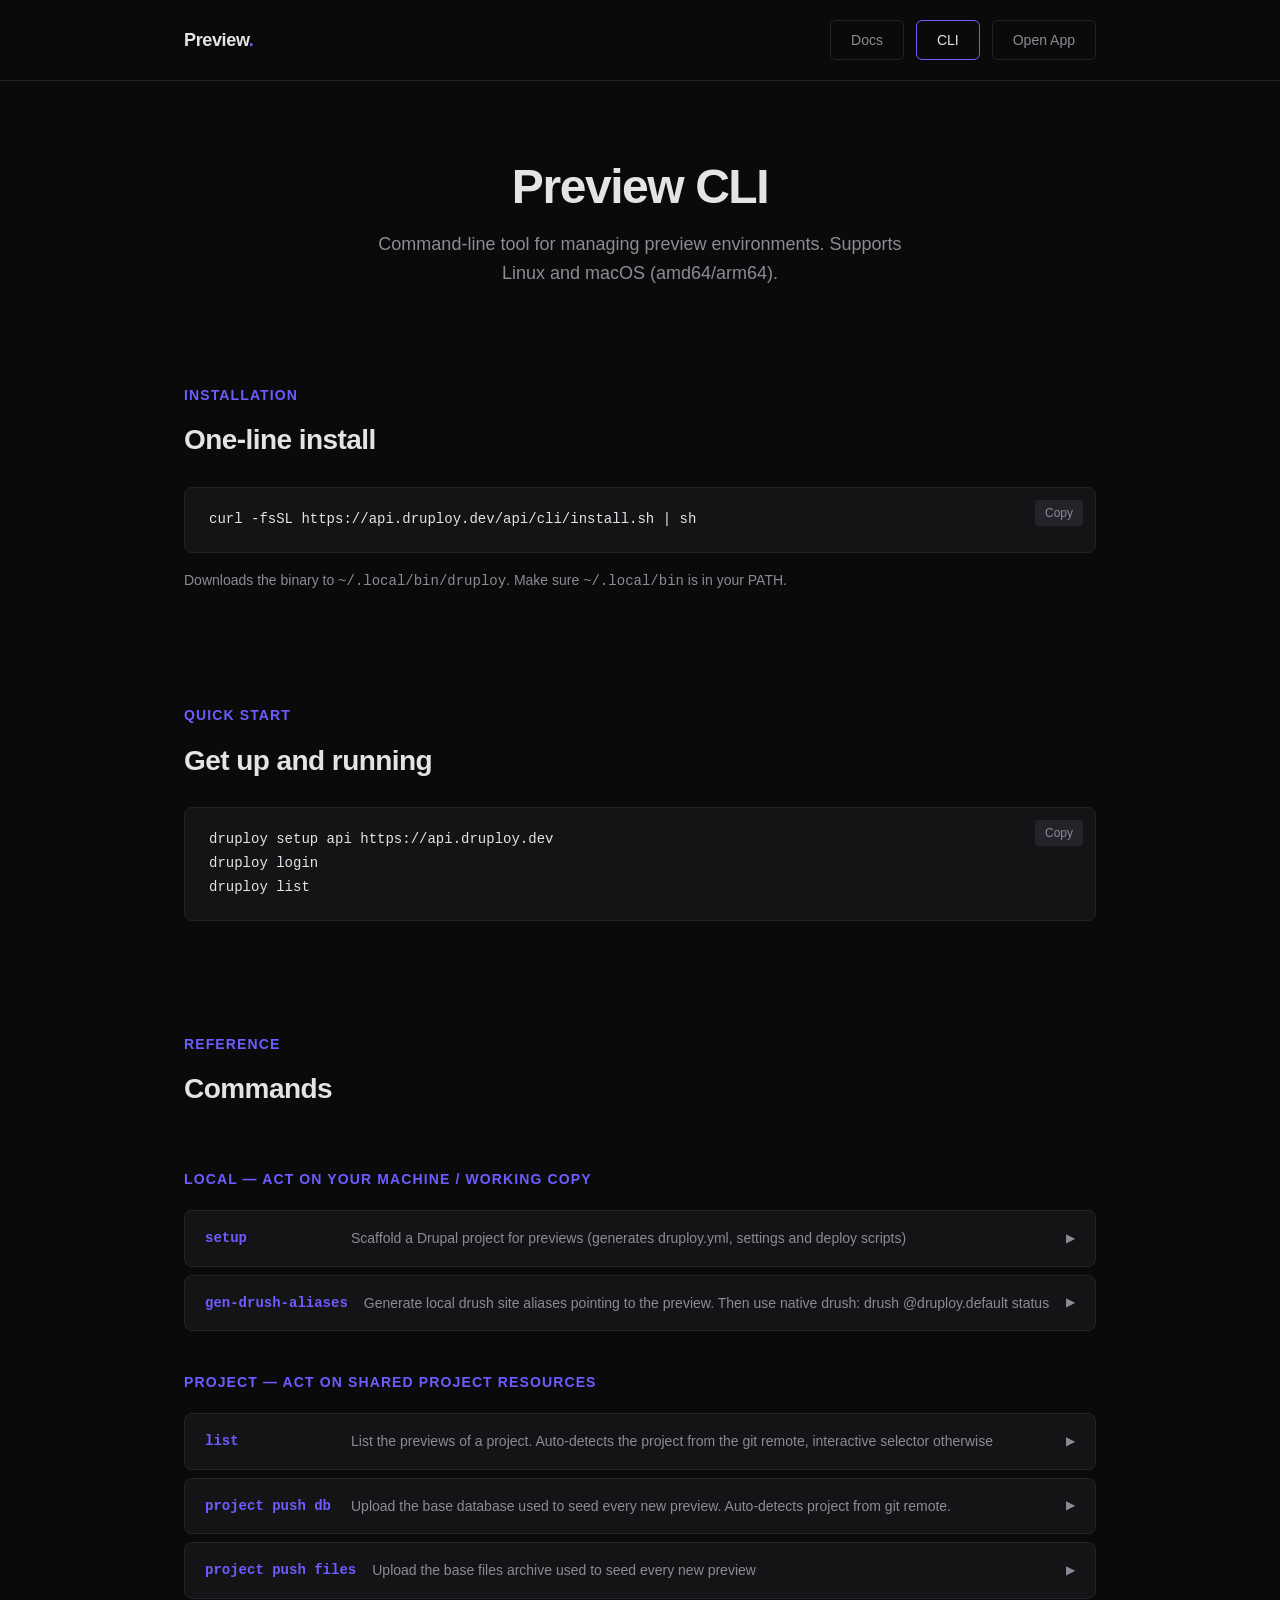
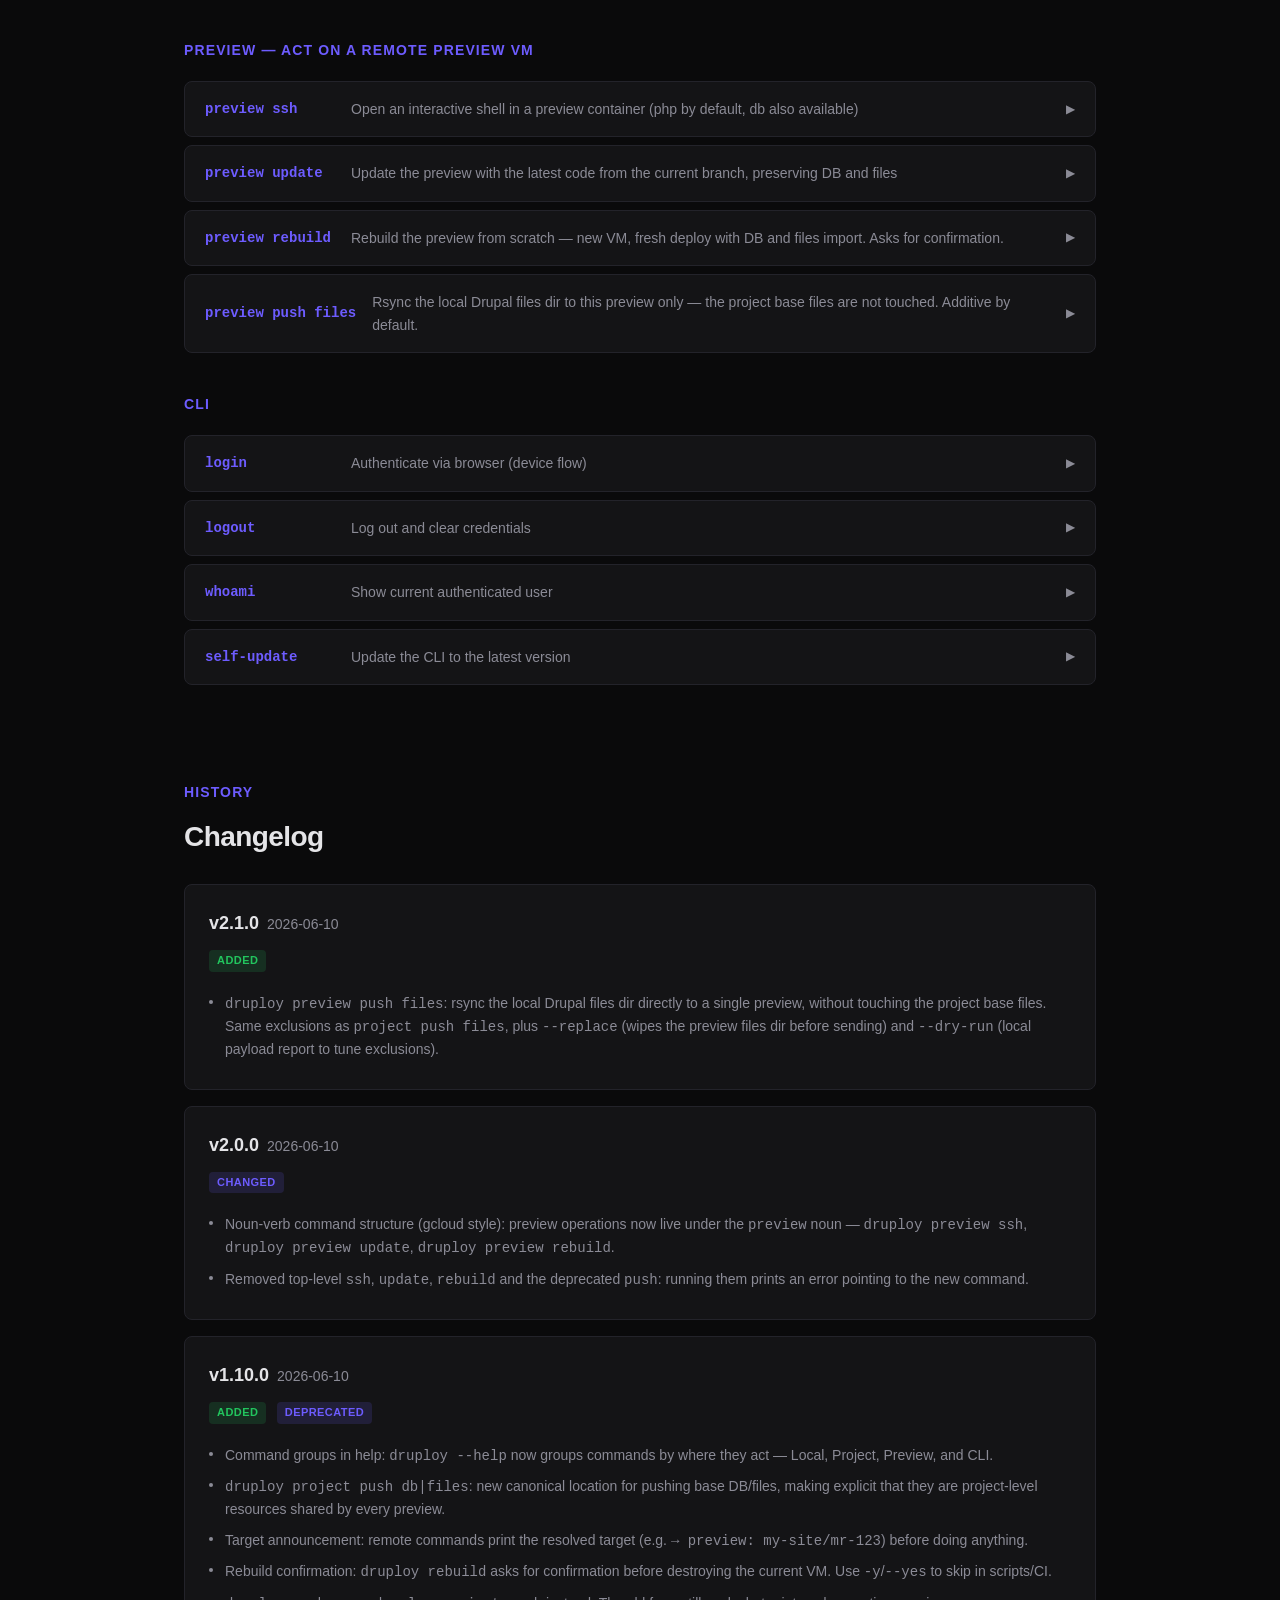
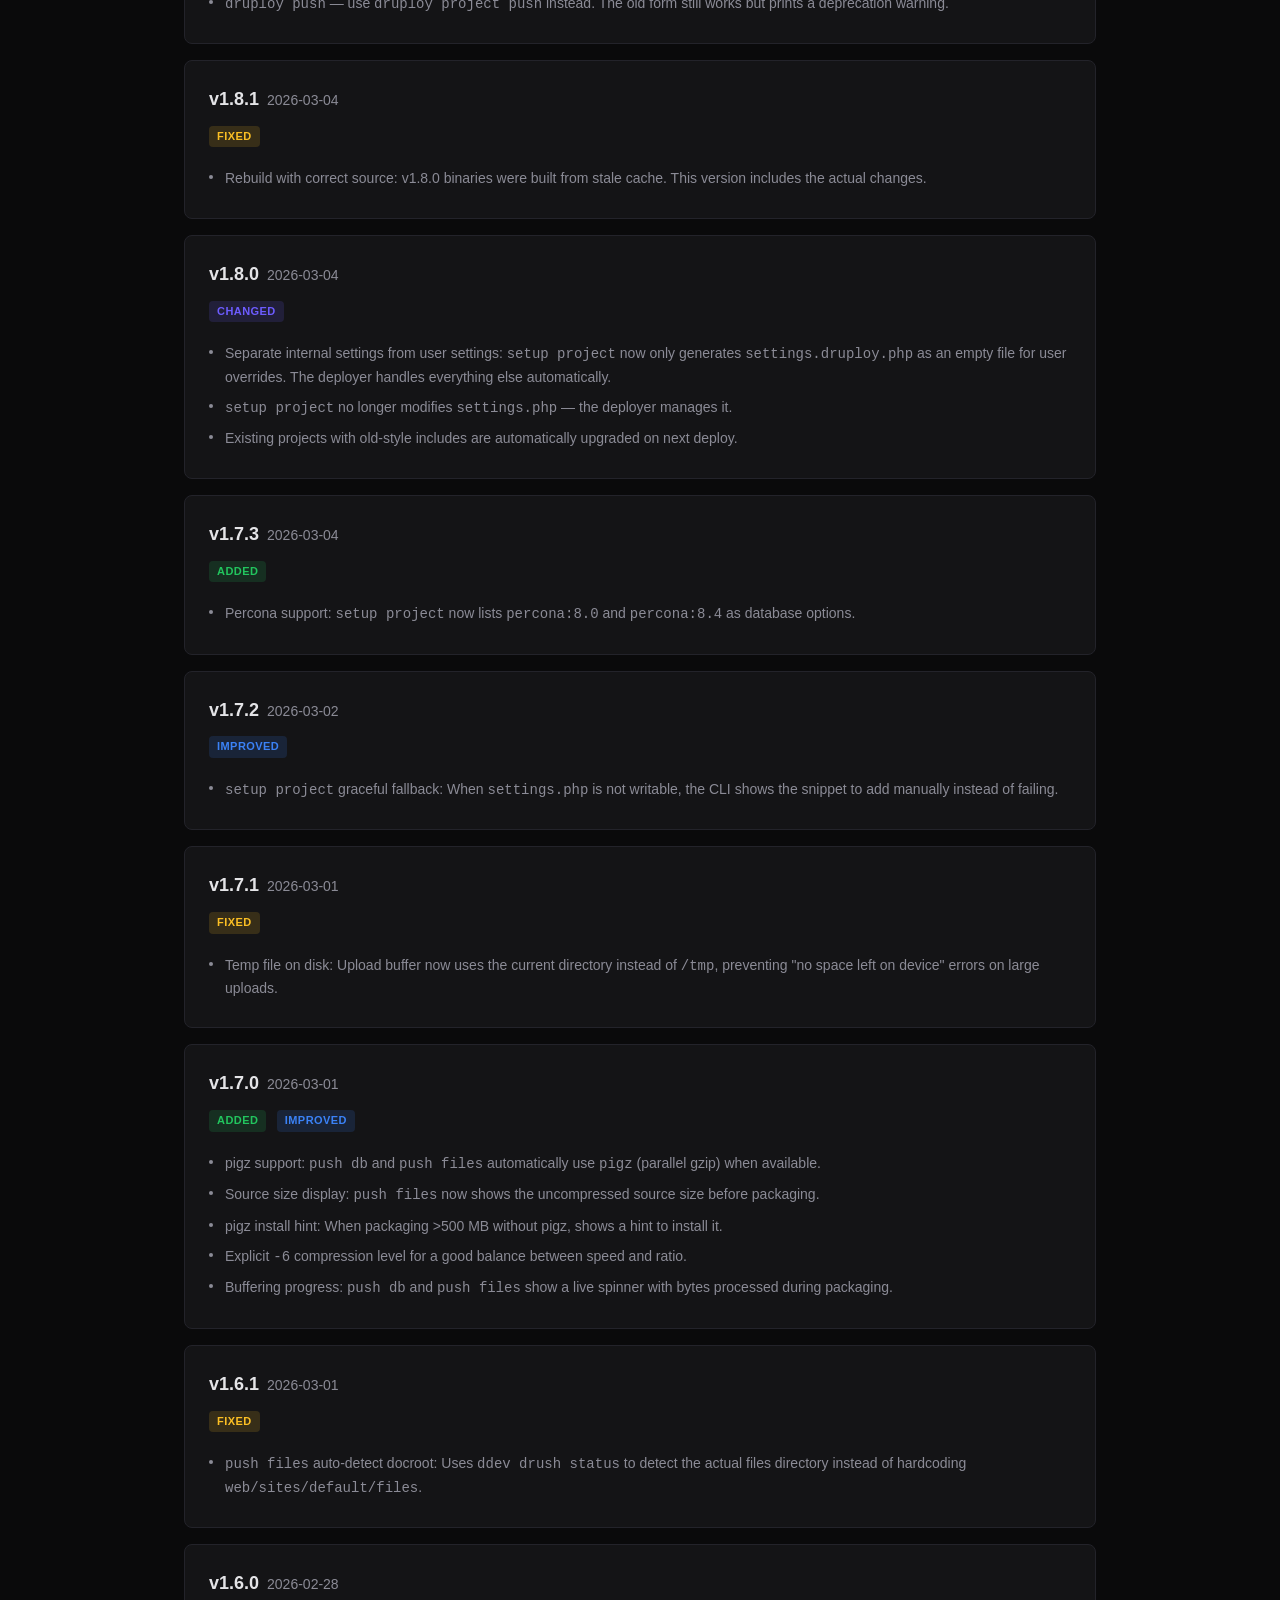
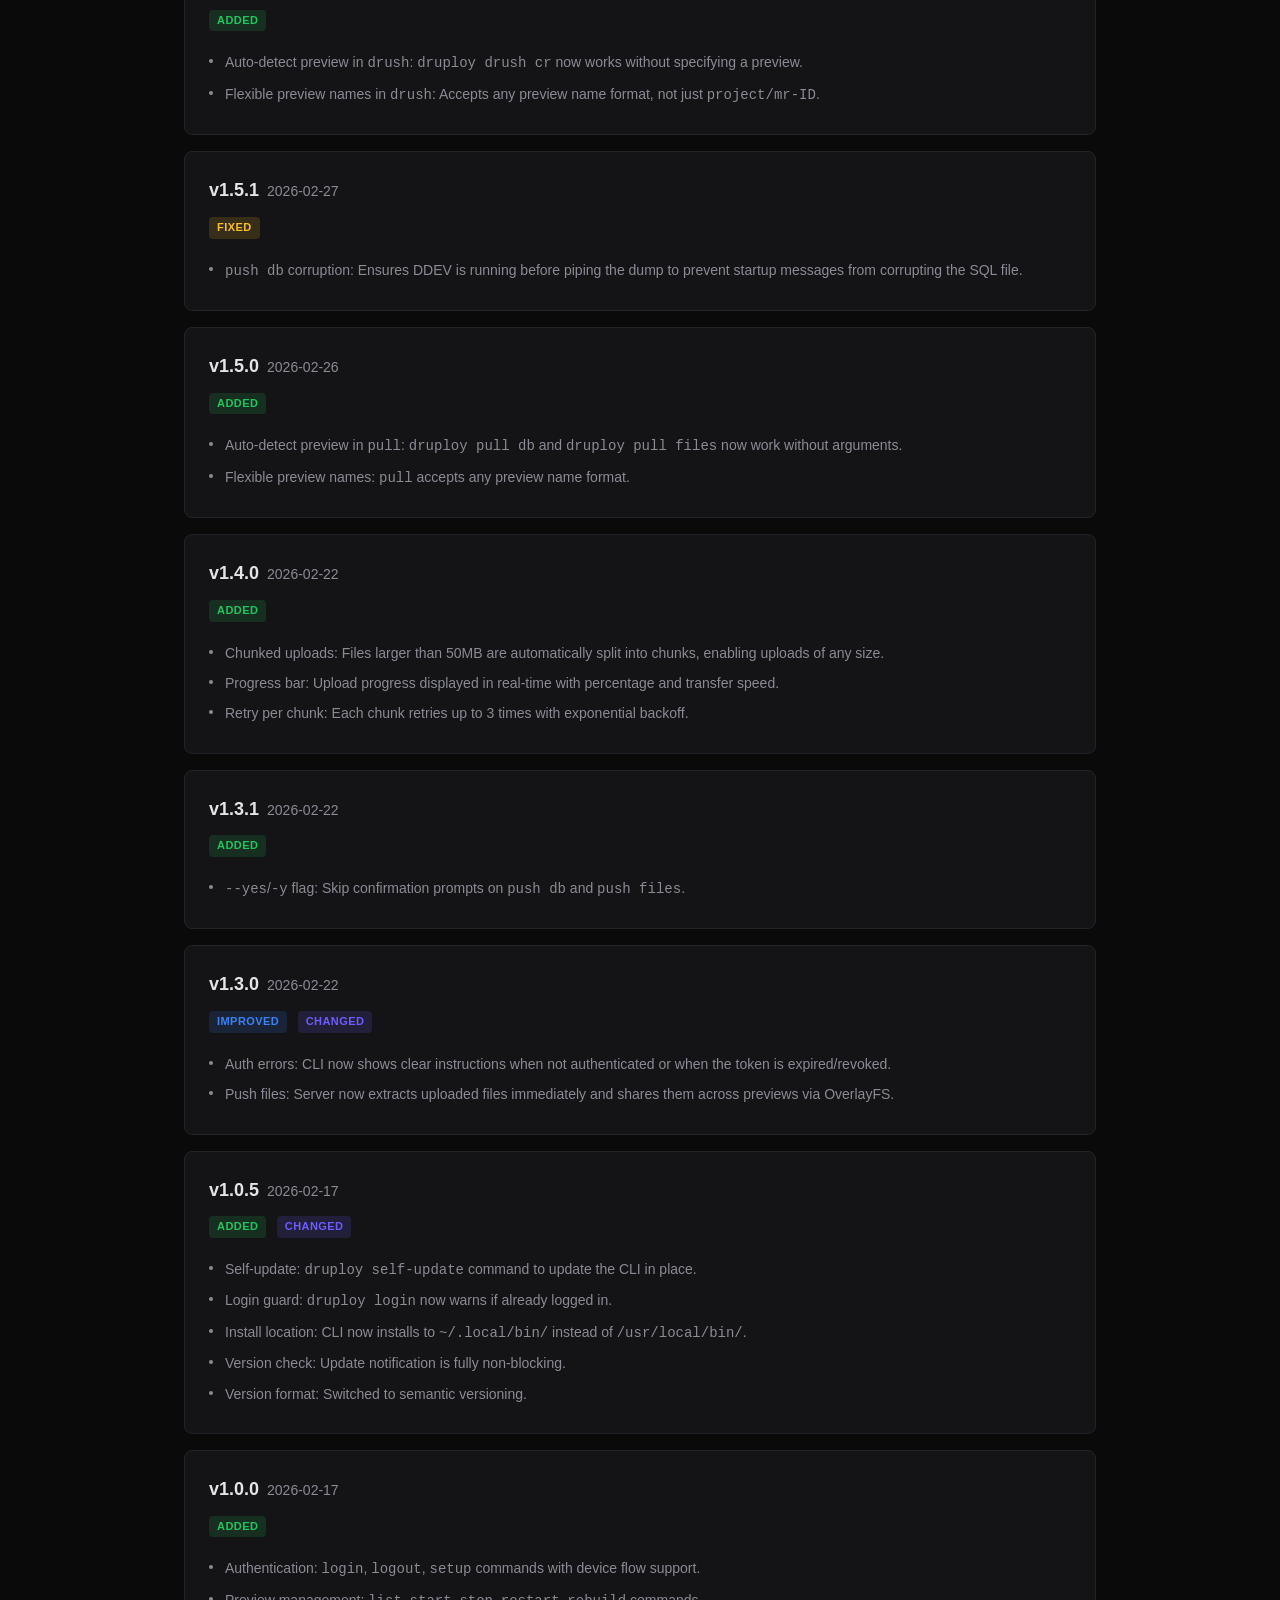
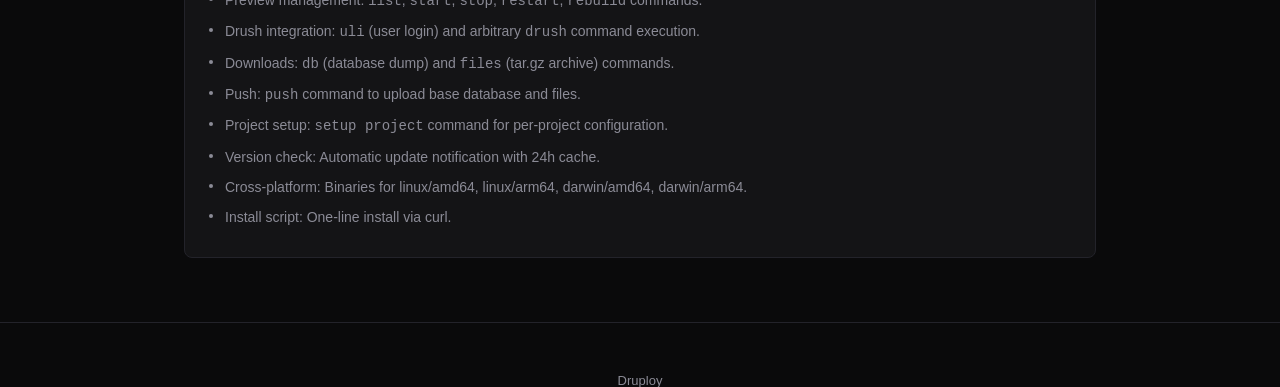
==== commit 784c5889: "docs: update CLI reference and changelogs for 2.x command structure Co-Authored-By: Claude Fable 5 <" ====
--- a/server/preview-manager/landing/cli/index.html
+++ b/server/preview-manager/landing/cli/index.html
@@ -342,7 +342,7 @@
     <div class="container">
       <a href="/" class="logo">Preview<span>.</span></a>
       <div class="nav-links">
-        <a href="/docs/configuration" class="nav-link">Docs</a>
+        <a href="/docs/" class="nav-link">Docs</a>
         <a href="/cli" class="nav-link active">CLI</a>
         <a href="https://druploy.dev" class="nav-link">Open App</a>
       </div>
@@ -417,30 +417,35 @@
       });
     }
 
-    // Commands data
+    // Commands data, grouped by where each command acts
     const commands = [
-      { name: 'login', usage: 'druploy login', desc: 'Authenticate via browser (device flow)', flags: [['--no-browser', 'Print URL instead of opening browser']] },
-      { name: 'logout', usage: 'druploy logout', desc: 'Log out and clear credentials', flags: [] },
-      { name: 'whoami', usage: 'druploy whoami', desc: 'Show current authenticated user', flags: [] },
-      { name: 'list', usage: 'druploy list [PROJECT]', desc: 'List previews, interactive selector if no project specified', flags: [['--no-status', 'Skip fetching container status (faster)']] },
-      { name: 'start', usage: 'druploy start PROJECT/PREVIEW', desc: 'Start a stopped preview environment', flags: [] },
-      { name: 'stop', usage: 'druploy stop PROJECT/PREVIEW', desc: 'Stop a running preview environment', flags: [] },
-      { name: 'restart', usage: 'druploy restart PROJECT/PREVIEW', desc: 'Restart a preview environment', flags: [] },
-      { name: 'rebuild', usage: 'druploy rebuild PROJECT/PREVIEW', desc: 'Trigger a rebuild for a preview from the current branch', flags: [] },
-      { name: 'uli', usage: 'druploy uli PROJECT/PREVIEW', desc: 'Get a Drupal one-time login link', flags: [['--no-browser', 'Print URL instead of opening browser']] },
-      { name: 'drush', usage: 'druploy drush PROJECT/PREVIEW [args...]', desc: 'Run a drush command on a preview. Auto-detects project and preview from git context.', flags: [] },
-      { name: 'db download', usage: 'druploy db download PROJECT/PREVIEW', desc: 'Download a database dump (gzip compressed)', flags: [['-o, --output', 'Output file path']] },
-      { name: 'files download', usage: 'druploy files download PROJECT/PREVIEW', desc: 'Download files archive (tar.gz)', flags: [['-o, --output', 'Output file path']] },
-      { name: 'push db', usage: 'druploy push db [file.sql.gz]', desc: 'Upload base database. Auto-detects project from git remote.', flags: [['--yes, -y', 'Skip confirmation prompt']] },
-      { name: 'push files', usage: 'druploy push files [file.tar.gz]', desc: 'Upload base files archive', flags: [['--strip-heavy-files SIZE', 'Remove files larger than SIZE before upload'], ['--yes, -y', 'Skip confirmation prompt']] },
-      { name: 'setup api', usage: 'druploy setup api API_URL', desc: 'Configure the API endpoint URL', flags: [] },
-      { name: 'setup project', usage: 'druploy setup project', desc: 'Scaffold a project for preview environments (generates druploy.yml and settings)', flags: [['--override', 'Overwrite existing configuration files']] },
-      { name: 'self-update', usage: 'druploy self-update', desc: 'Update the CLI to the latest version', flags: [] },
+      { group: 'Local — act on your machine / working copy', name: 'setup', usage: 'druploy setup', desc: 'Scaffold a Drupal project for previews (generates druploy.yml, settings and deploy scripts)', flags: [['--override', 'Overwrite existing files with the latest templates']] },
+      { group: 'Local — act on your machine / working copy', name: 'gen-drush-aliases', usage: 'druploy gen-drush-aliases [PROJECT/PREVIEW]', desc: 'Generate local drush site aliases pointing to the preview. Then use native drush: drush @druploy.default status', flags: [] },
+      { group: 'Project — act on shared project resources', name: 'list', usage: 'druploy list [PROJECT]', desc: 'List the previews of a project. Auto-detects the project from the git remote, interactive selector otherwise', flags: [['--no-status', 'Skip fetching container status (faster)']] },
+      { group: 'Project — act on shared project resources', name: 'project push db', usage: 'druploy project push db [file.sql.gz]', desc: 'Upload the base database used to seed every new preview. Auto-detects project from git remote.', flags: [['--yes, -y', 'Skip confirmation prompt']] },
+      { group: 'Project — act on shared project resources', name: 'project push files', usage: 'druploy project push files [file.tar.gz]', desc: 'Upload the base files archive used to seed every new preview', flags: [['--no-image-styles', 'Exclude styles/ (Drupal regenerates them on demand)'], ['--strip-heavy-files SIZE', 'Remove files larger than SIZE before upload'], ['--yes, -y', 'Skip confirmation prompt']] },
+      { group: 'Preview — act on a remote preview VM', name: 'preview ssh', usage: 'druploy preview ssh [container] [PROJECT/PREVIEW]', desc: 'Open an interactive shell in a preview container (php by default, db also available)', flags: [] },
+      { group: 'Preview — act on a remote preview VM', name: 'preview update', usage: 'druploy preview update', desc: 'Update the preview with the latest code from the current branch, preserving DB and files', flags: [] },
+      { group: 'Preview — act on a remote preview VM', name: 'preview rebuild', usage: 'druploy preview rebuild [PROJECT/PREVIEW]', desc: 'Rebuild the preview from scratch — new VM, fresh deploy with DB and files import. Asks for confirmation.', flags: [['--yes, -y', 'Skip confirmation prompt']] },
+      { group: 'Preview — act on a remote preview VM', name: 'preview push files', usage: 'druploy preview push files [PROJECT/PREVIEW]', desc: 'Rsync the local Drupal files dir to this preview only — the project base files are not touched. Additive by default.', flags: [['--dry-run', 'Local payload report (no connection, nothing sent) — tune exclusions before sending'], ['--replace', 'Wipe the preview files dir completely before sending'], ['--no-image-styles', 'Exclude styles/ (Drupal regenerates them on demand)'], ['--strip-heavy-files SIZE', 'Exclude files larger than SIZE'], ['--yes, -y', 'Skip confirmation prompt']] },
+      { group: 'CLI', name: 'login', usage: 'druploy login', desc: 'Authenticate via browser (device flow)', flags: [['--no-browser', 'Print URL instead of opening browser']] },
+      { group: 'CLI', name: 'logout', usage: 'druploy logout', desc: 'Log out and clear credentials', flags: [] },
+      { group: 'CLI', name: 'whoami', usage: 'druploy whoami', desc: 'Show current authenticated user', flags: [] },
+      { group: 'CLI', name: 'self-update', usage: 'druploy self-update', desc: 'Update the CLI to the latest version', flags: [] },
     ];
 
-    // Render commands
+    // Render commands with group headers
     const commandList = document.getElementById('commands');
+    let lastGroup = '';
     commands.forEach((cmd, i) => {
+      if (cmd.group !== lastGroup) {
+        lastGroup = cmd.group;
+        const groupHeader = document.createElement('div');
+        groupHeader.className = 'section-label';
+        groupHeader.style.cssText = 'margin: 32px 0 12px;';
+        groupHeader.textContent = cmd.group;
+        commandList.appendChild(groupHeader);
+      }
       const item = document.createElement('div');
       item.className = 'command-item';
       let flagsHTML = '';
@@ -476,6 +481,37 @@
     // Changelog data
     const changelog = [
       {
+        version: '2.1.0', date: '2026-06-10',
+        sections: [
+          { tag: 'Added', type: 'added', items: [
+            '<code>druploy preview push files</code>: rsync the local Drupal files dir directly to a single preview, without touching the project base files. Same exclusions as <code>project push files</code>, plus <code>--replace</code> (wipes the preview files dir before sending) and <code>--dry-run</code> (local payload report to tune exclusions).'
+          ]}
+        ]
+      },
+      {
+        version: '2.0.0', date: '2026-06-10',
+        sections: [
+          { tag: 'Changed', type: 'changed', items: [
+            'Noun-verb command structure (gcloud style): preview operations now live under the <code>preview</code> noun — <code>druploy preview ssh</code>, <code>druploy preview update</code>, <code>druploy preview rebuild</code>.',
+            'Removed top-level <code>ssh</code>, <code>update</code>, <code>rebuild</code> and the deprecated <code>push</code>: running them prints an error pointing to the new command.'
+          ]}
+        ]
+      },
+      {
+        version: '1.10.0', date: '2026-06-10',
+        sections: [
+          { tag: 'Added', type: 'added', items: [
+            'Command groups in help: <code>druploy --help</code> now groups commands by where they act — Local, Project, Preview, and CLI.',
+            '<code>druploy project push db|files</code>: new canonical location for pushing base DB/files, making explicit that they are project-level resources shared by every preview.',
+            'Target announcement: remote commands print the resolved target (e.g. <code>→ preview: my-site/mr-123</code>) before doing anything.',
+            'Rebuild confirmation: <code>druploy rebuild</code> asks for confirmation before destroying the current VM. Use <code>-y</code>/<code>--yes</code> to skip in scripts/CI.'
+          ]},
+          { tag: 'Deprecated', type: 'changed', items: [
+            '<code>druploy push</code> — use <code>druploy project push</code> instead. The old form still works but prints a deprecation warning.'
+          ]}
+        ]
+      },
+      {
         version: '1.8.1', date: '2026-03-04',
         sections: [
           { tag: 'Fixed', type: 'fixed', items: ['Rebuild with correct source: v1.8.0 binaries were built from stale cache. This version includes the actual changes.'] }
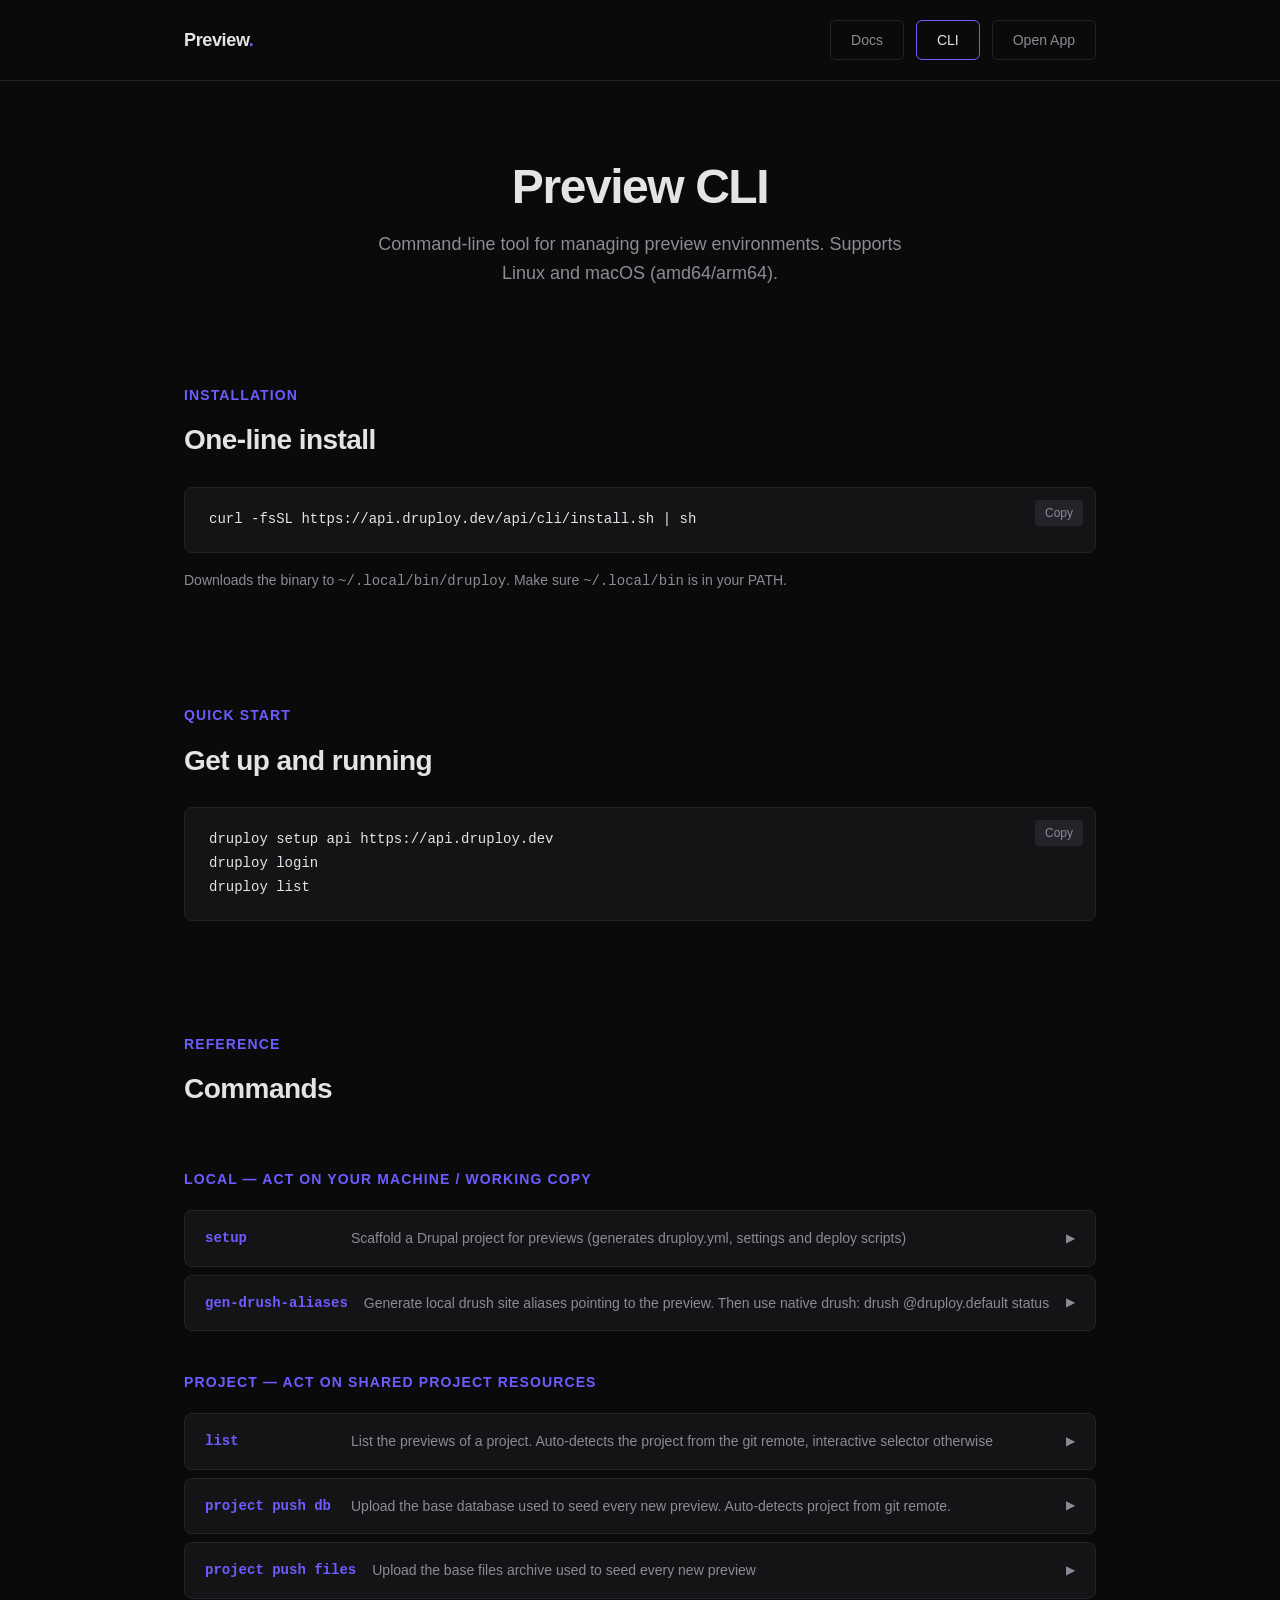
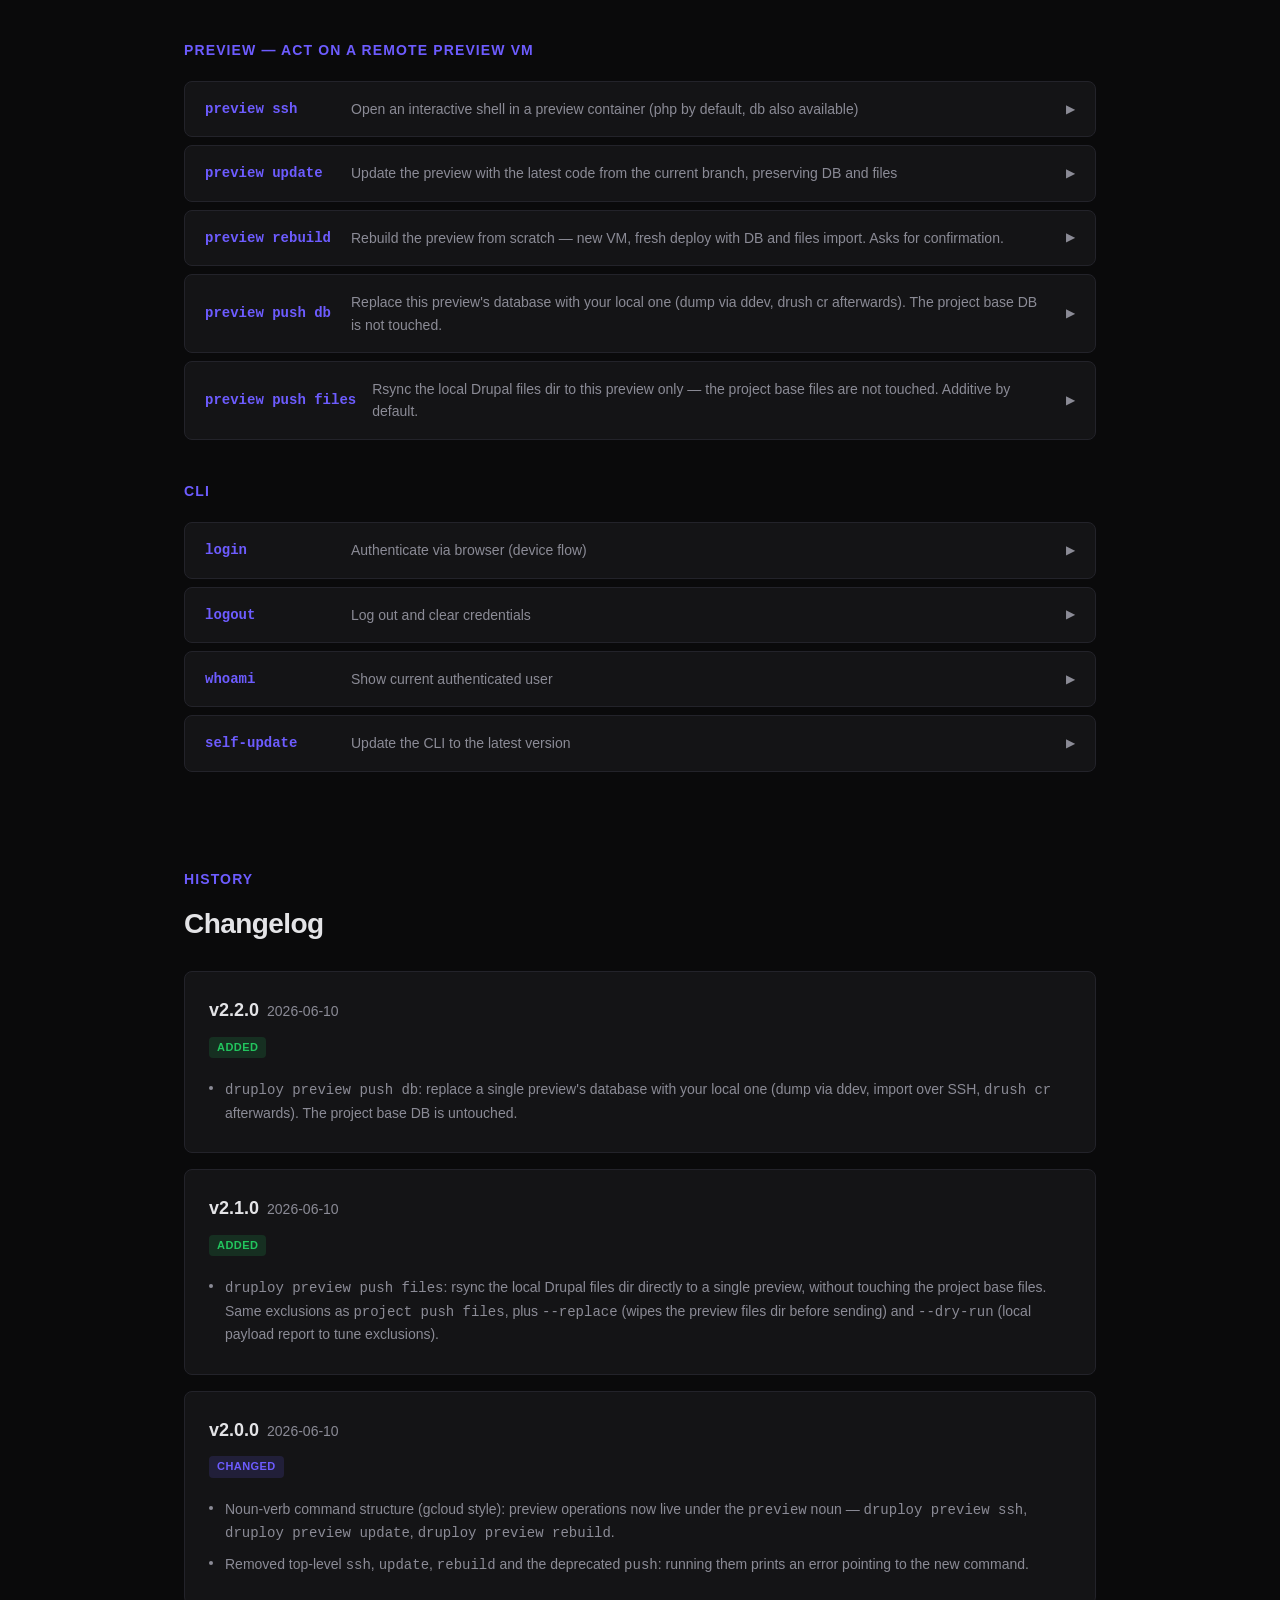
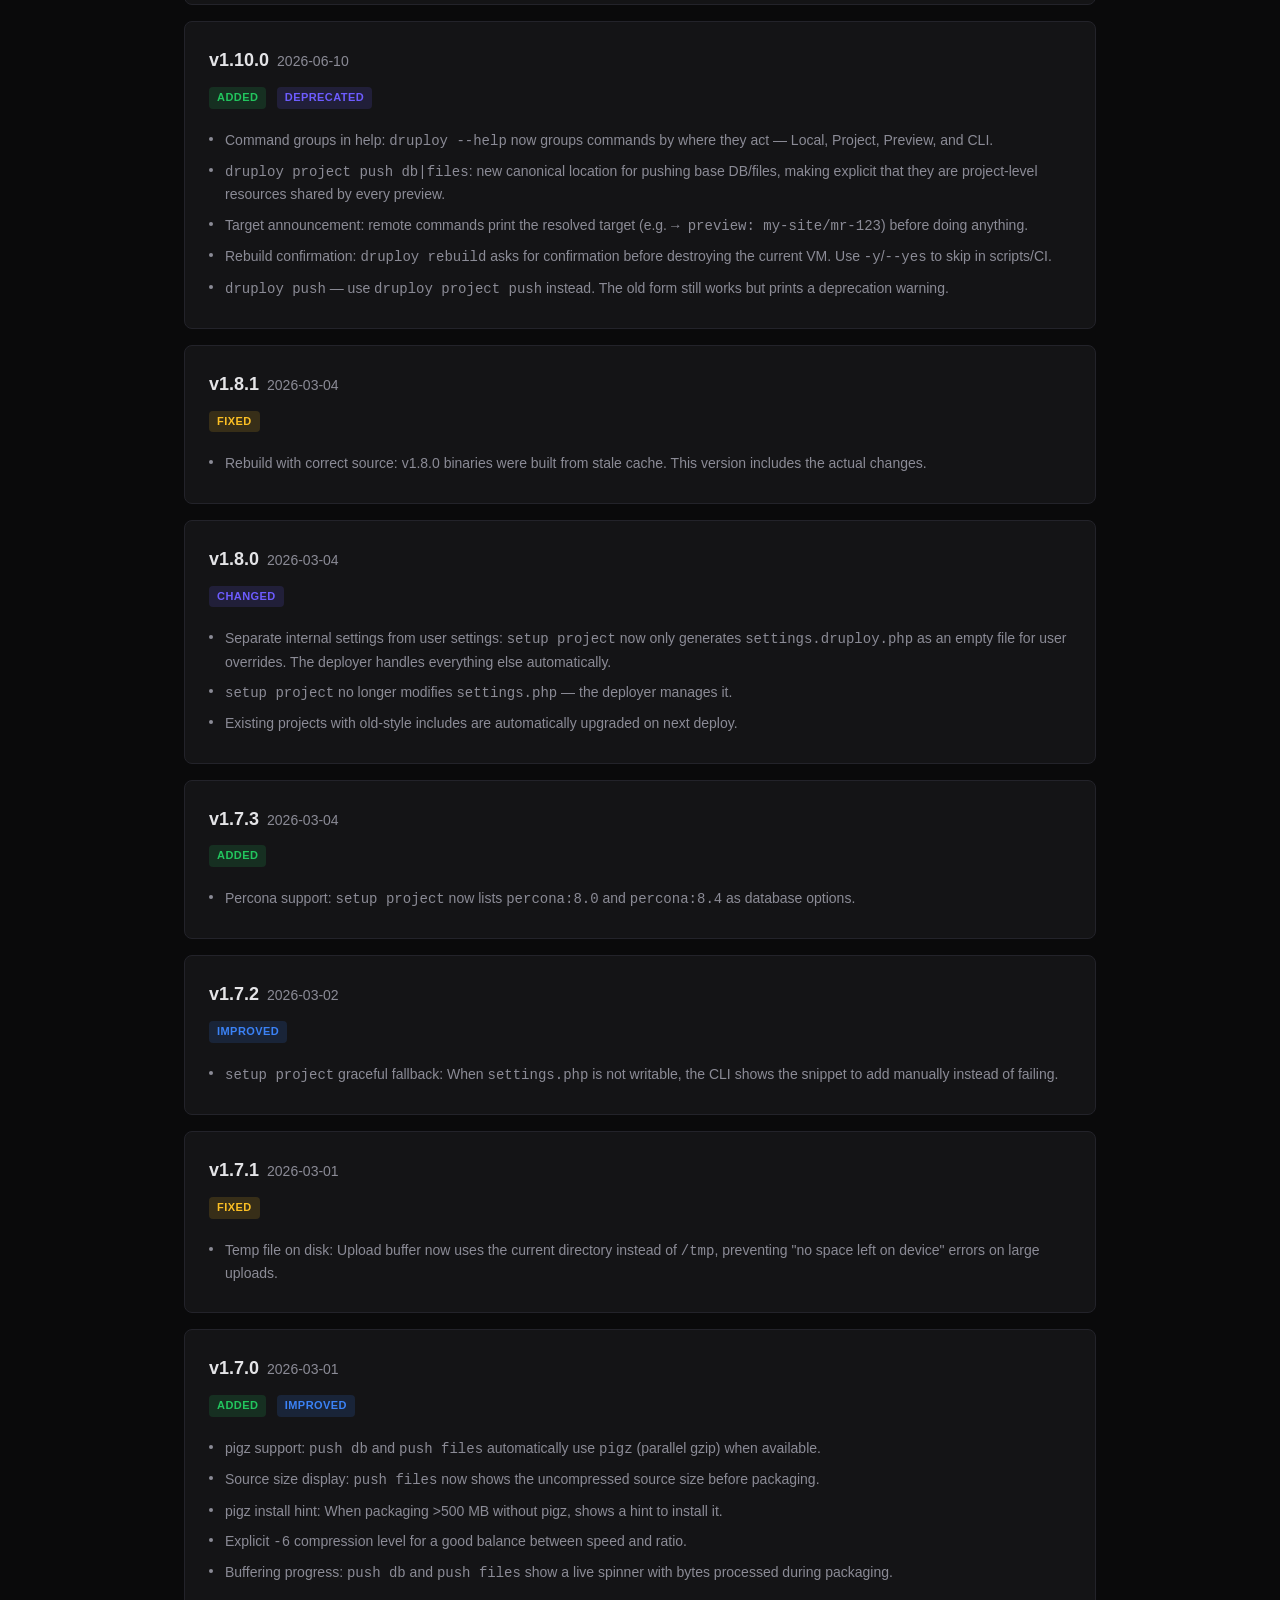
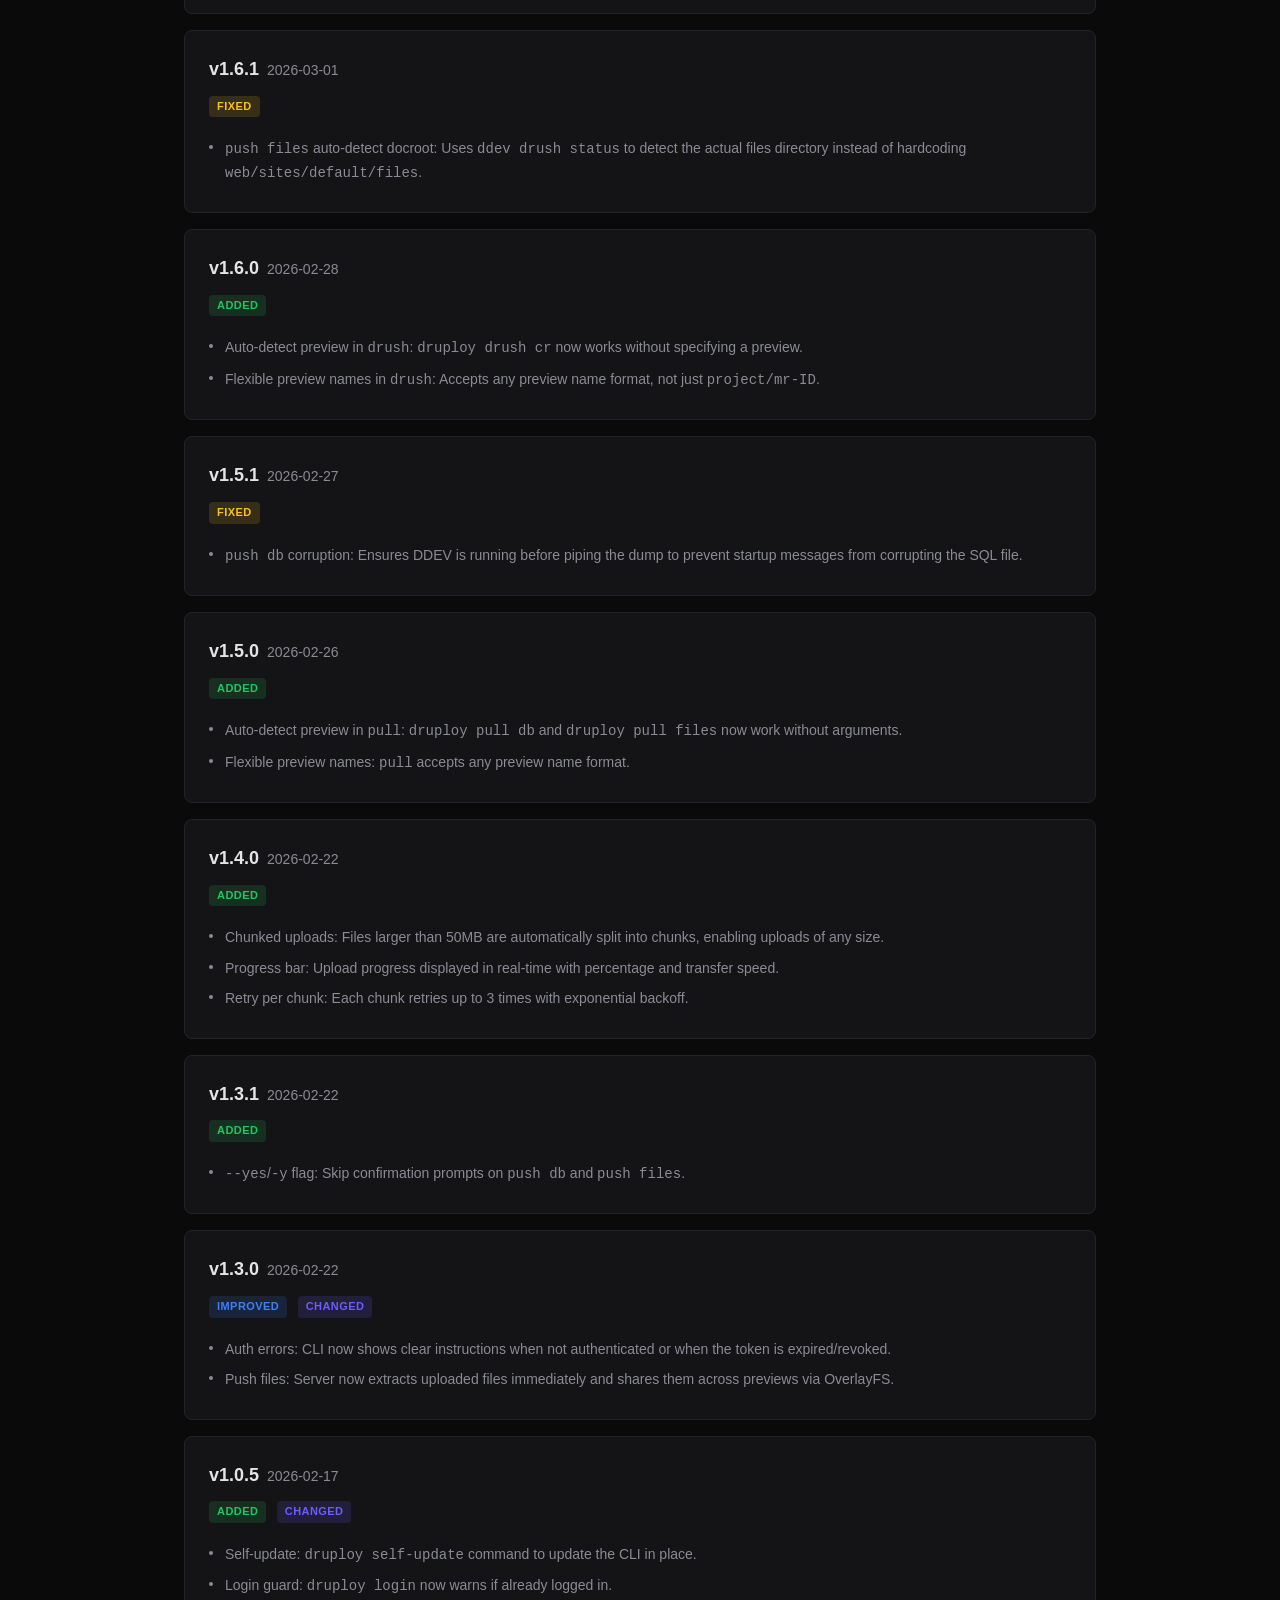
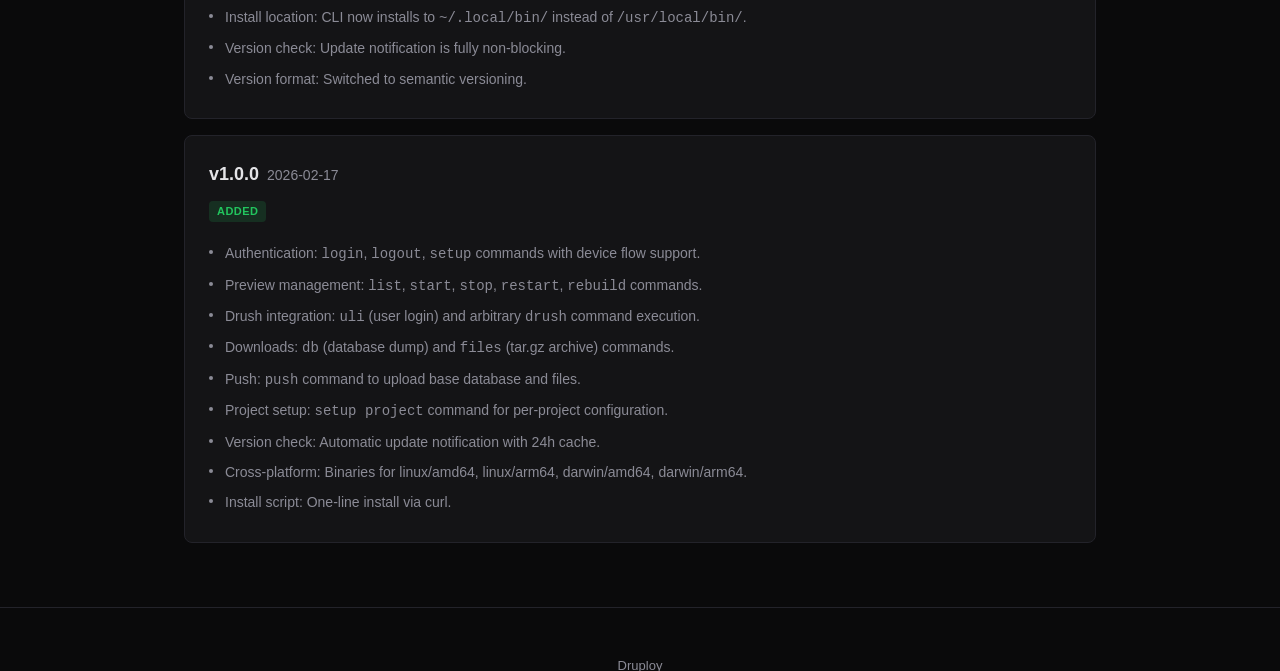
==== commit cef00ffb: "." ====
--- a/server/preview-manager/landing/cli/index.html
+++ b/server/preview-manager/landing/cli/index.html
@@ -427,6 +427,7 @@
       { group: 'Preview — act on a remote preview VM', name: 'preview ssh', usage: 'druploy preview ssh [container] [PROJECT/PREVIEW]', desc: 'Open an interactive shell in a preview container (php by default, db also available)', flags: [] },
       { group: 'Preview — act on a remote preview VM', name: 'preview update', usage: 'druploy preview update', desc: 'Update the preview with the latest code from the current branch, preserving DB and files', flags: [] },
       { group: 'Preview — act on a remote preview VM', name: 'preview rebuild', usage: 'druploy preview rebuild [PROJECT/PREVIEW]', desc: 'Rebuild the preview from scratch — new VM, fresh deploy with DB and files import. Asks for confirmation.', flags: [['--yes, -y', 'Skip confirmation prompt']] },
+      { group: 'Preview — act on a remote preview VM', name: 'preview push db', usage: 'druploy preview push db [PROJECT/PREVIEW]', desc: 'Replace this preview\'s database with your local one (dump via ddev, drush cr afterwards). The project base DB is not touched.', flags: [['--yes, -y', 'Skip confirmation prompt']] },
       { group: 'Preview — act on a remote preview VM', name: 'preview push files', usage: 'druploy preview push files [PROJECT/PREVIEW]', desc: 'Rsync the local Drupal files dir to this preview only — the project base files are not touched. Additive by default.', flags: [['--dry-run', 'Local payload report (no connection, nothing sent) — tune exclusions before sending'], ['--replace', 'Wipe the preview files dir completely before sending'], ['--no-image-styles', 'Exclude styles/ (Drupal regenerates them on demand)'], ['--strip-heavy-files SIZE', 'Exclude files larger than SIZE'], ['--yes, -y', 'Skip confirmation prompt']] },
       { group: 'CLI', name: 'login', usage: 'druploy login', desc: 'Authenticate via browser (device flow)', flags: [['--no-browser', 'Print URL instead of opening browser']] },
       { group: 'CLI', name: 'logout', usage: 'druploy logout', desc: 'Log out and clear credentials', flags: [] },
@@ -481,6 +482,14 @@
     // Changelog data
     const changelog = [
       {
+        version: '2.2.0', date: '2026-06-10',
+        sections: [
+          { tag: 'Added', type: 'added', items: [
+            '<code>druploy preview push db</code>: replace a single preview\'s database with your local one (dump via ddev, import over SSH, <code>drush cr</code> afterwards). The project base DB is untouched.'
+          ]}
+        ]
+      },
+      {
         version: '2.1.0', date: '2026-06-10',
         sections: [
           { tag: 'Added', type: 'added', items: [
